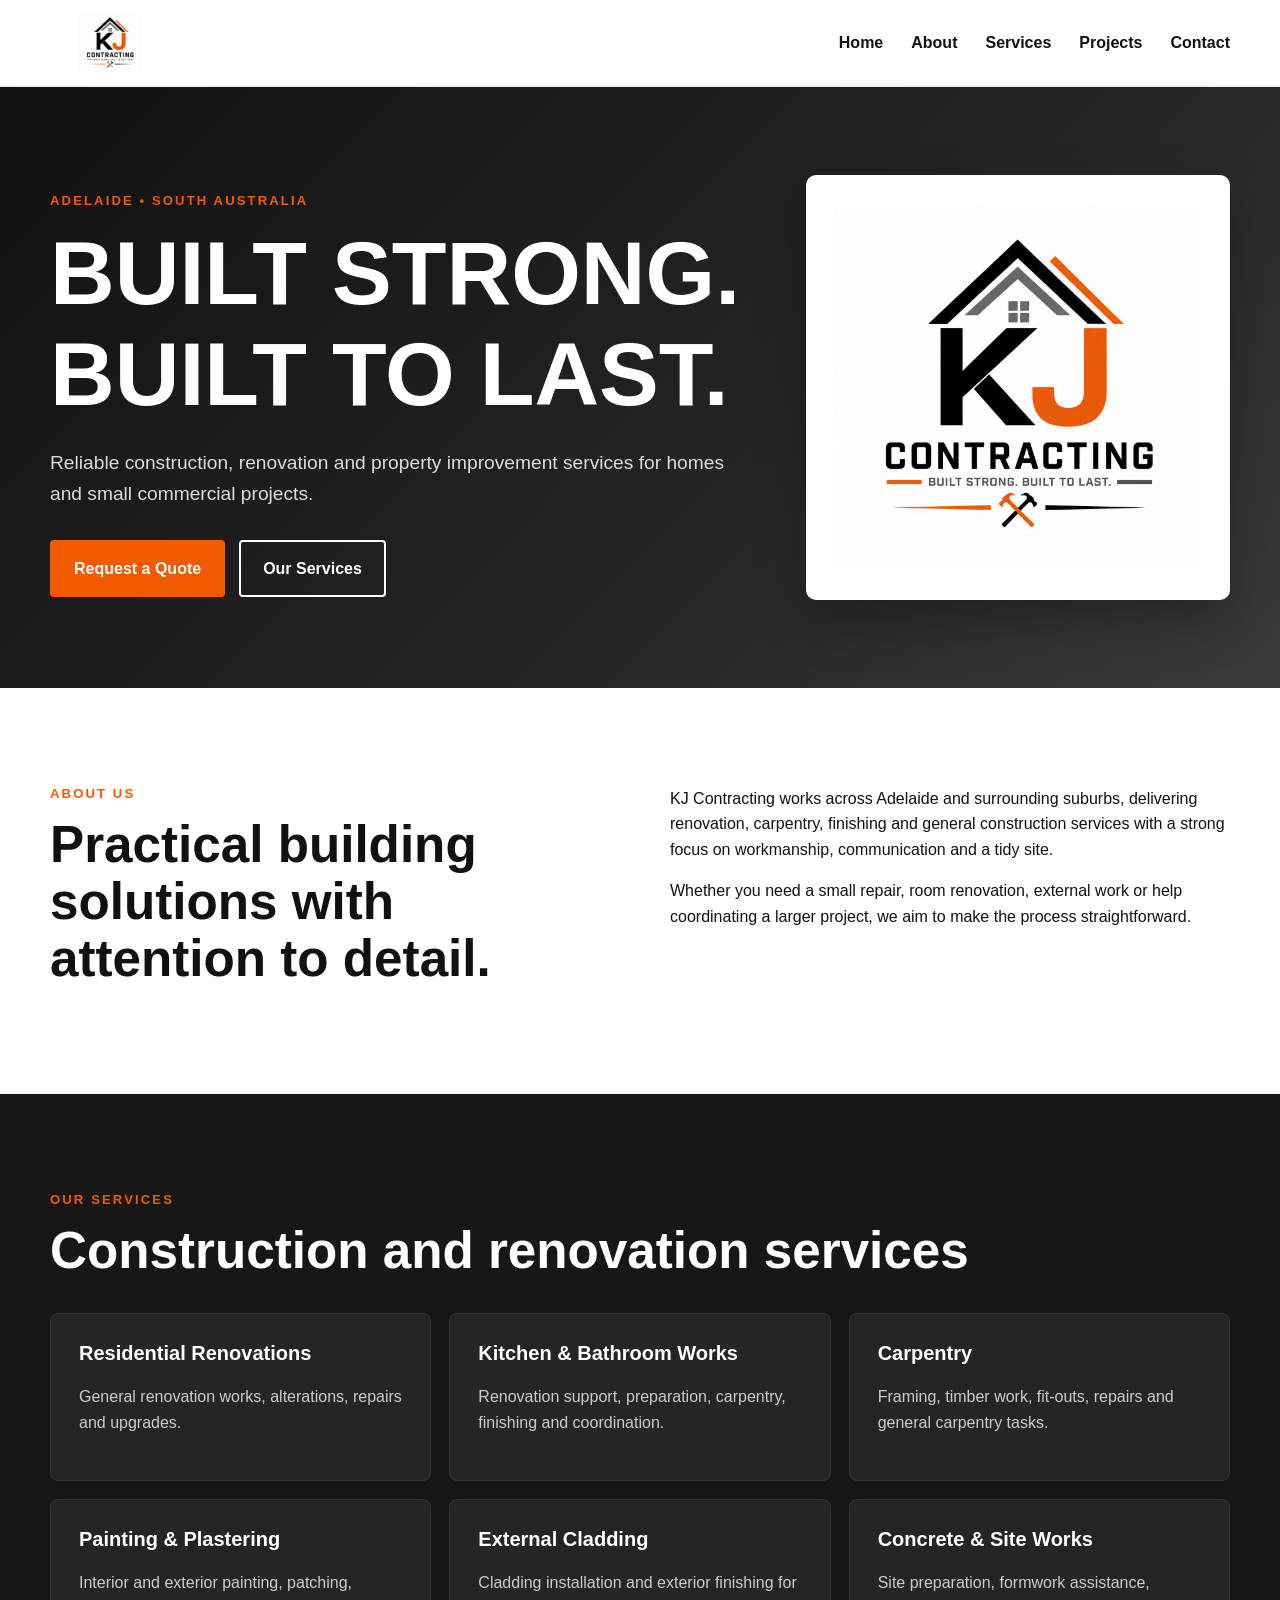
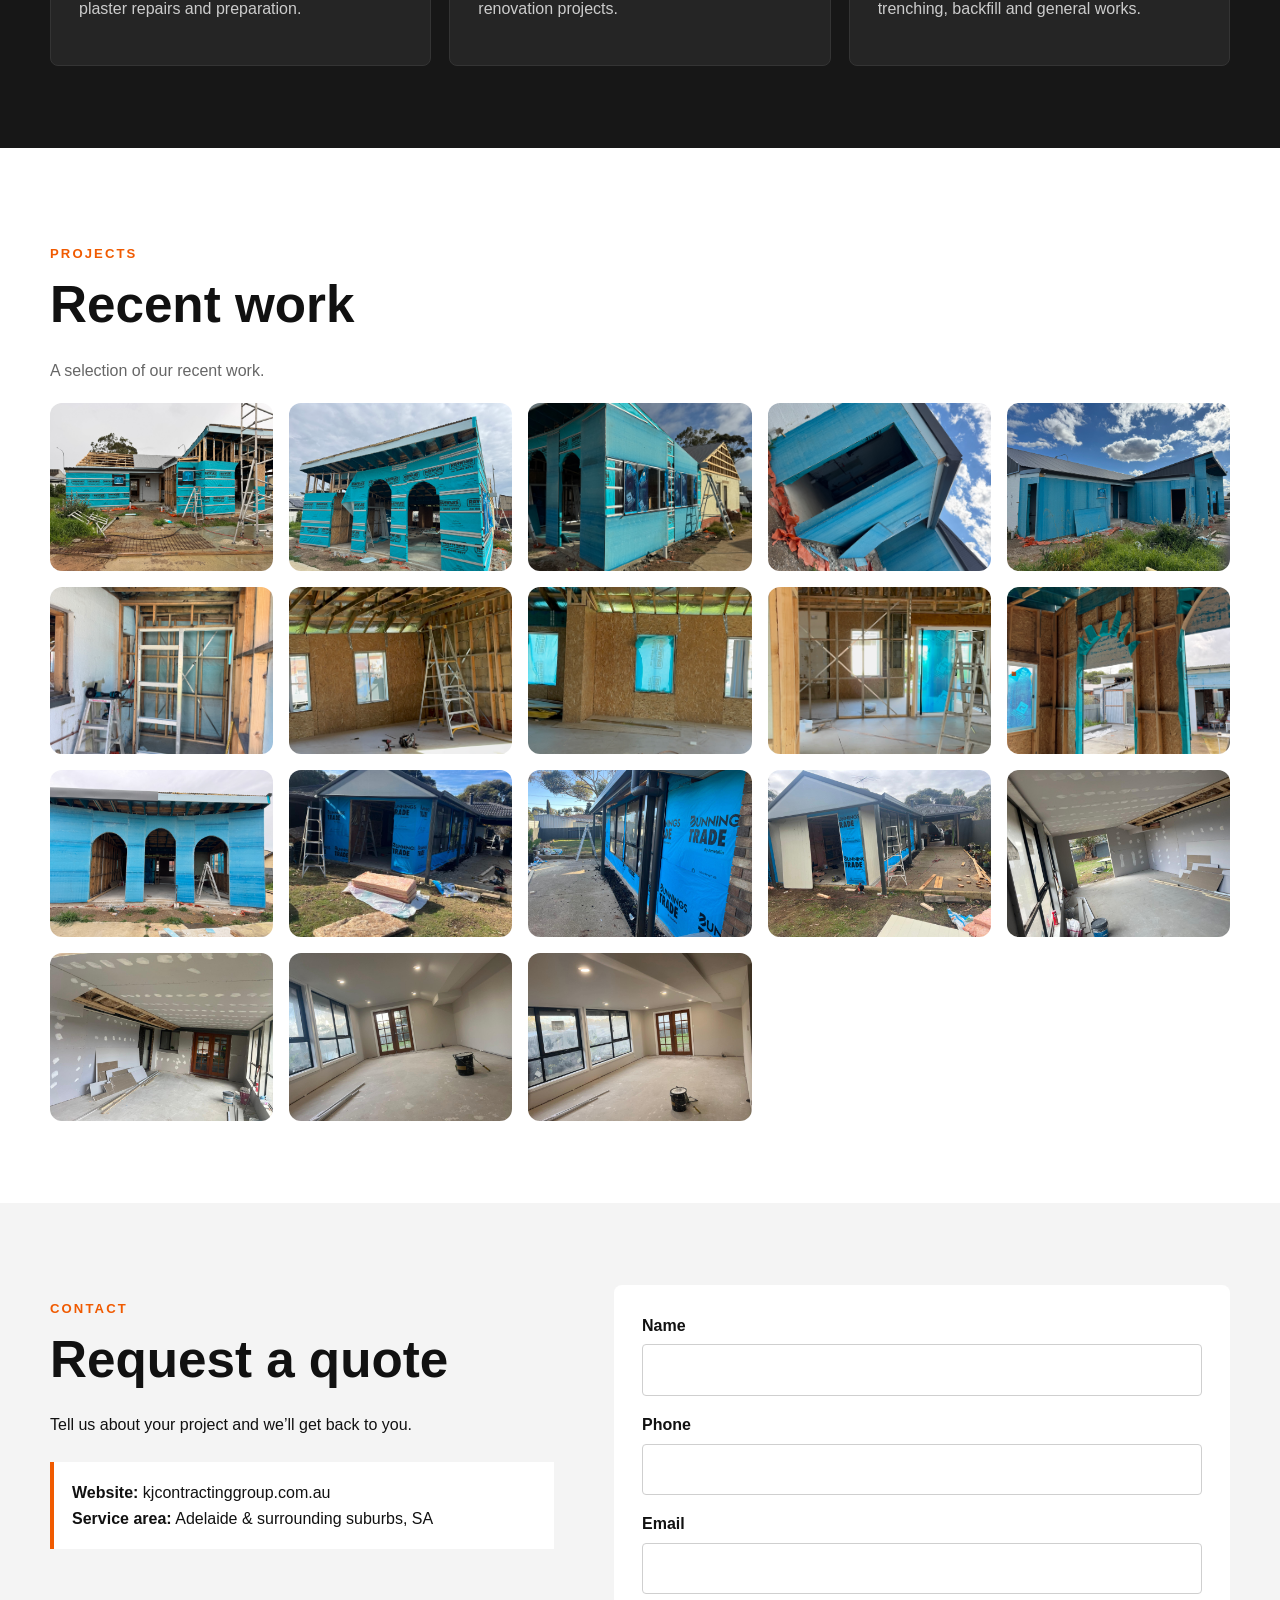
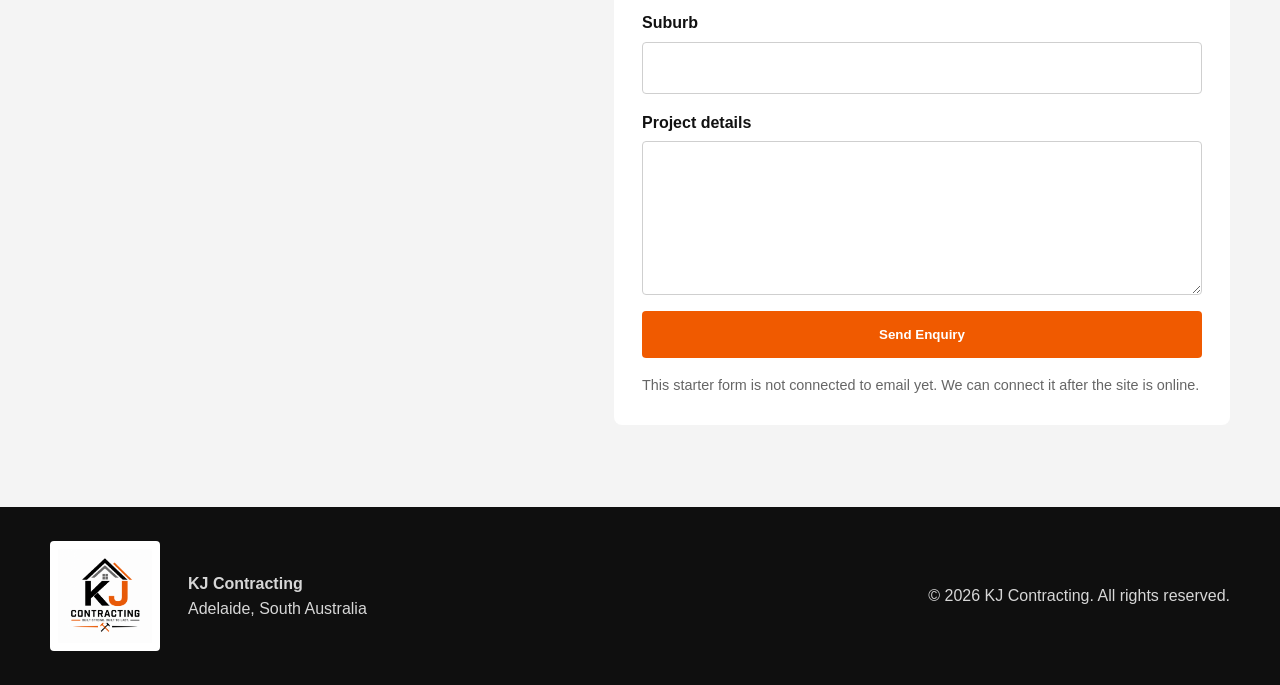
==== index.html @ a8c7510c "project gallery photos" ====
<!doctype html>
<html lang="en">
<head>
  <meta charset="utf-8">
  <meta name="viewport" content="width=device-width, initial-scale=1">
  <title>KJ Contracting | Adelaide Construction & Renovations</title>
  <meta name="description" content="KJ Contracting provides residential renovations, carpentry, painting, plastering, cladding, concrete and general contracting services in Adelaide and surrounding areas.">
  <link rel="stylesheet" href="styles.css">
</head>
<body>
  <header class="site-header">
    <div class="container nav">
      <a class="brand" href="#home" aria-label="KJ Contracting home">
        <img src="kj-contracting-logo.png" alt="KJ Contracting logo">
      </a>
      <button class="menu-toggle" aria-label="Open menu" aria-expanded="false">☰</button>
      <nav class="nav-links">
        <a href="#home">Home</a>
        <a href="#about">About</a>
        <a href="#services">Services</a>
        <a href="#projects">Projects</a>
        <a href="#contact">Contact</a>
      </nav>
    </div>
  </header>

  <main>
    <section class="hero" id="home">
      <div class="container hero-grid">
        <div>
          <p class="eyebrow">ADELAIDE • SOUTH AUSTRALIA</p>
          <h1>Built strong.<br>Built to last.</h1>
          <p class="hero-copy">
            Reliable construction, renovation and property improvement services
            for homes and small commercial projects.
          </p>
          <div class="hero-actions">
            <a class="btn btn-primary" href="#contact">Request a Quote</a>
            <a class="btn btn-secondary" href="#services">Our Services</a>
          </div>
        </div>
        <div class="hero-card">
          <img src="kj-contracting-logo.png" alt="KJ Contracting">
        </div>
      </div>
    </section>

    <section class="section" id="about">
      <div class="container split">
        <div>
          <p class="eyebrow">ABOUT US</p>
          <h2>Practical building solutions with attention to detail.</h2>
        </div>
        <div>
          <p>
            KJ Contracting works across Adelaide and surrounding suburbs,
            delivering renovation, carpentry, finishing and general construction
            services with a strong focus on workmanship, communication and a tidy site.
          </p>
          <p>
            Whether you need a small repair, room renovation, external work or help
            coordinating a larger project, we aim to make the process straightforward.
          </p>
        </div>
      </div>
    </section>

    <section class="section section-dark" id="services">
      <div class="container">
        <p class="eyebrow">OUR SERVICES</p>
        <h2>Construction and renovation services</h2>
        <div class="cards">
          <article class="card"><h3>Residential Renovations</h3><p>General renovation works, alterations, repairs and upgrades.</p></article>
          <article class="card"><h3>Kitchen & Bathroom Works</h3><p>Renovation support, preparation, carpentry, finishing and coordination.</p></article>
          <article class="card"><h3>Carpentry</h3><p>Framing, timber work, fit-outs, repairs and general carpentry tasks.</p></article>
          <article class="card"><h3>Painting & Plastering</h3><p>Interior and exterior painting, patching, plaster repairs and preparation.</p></article>
          <article class="card"><h3>External Cladding</h3><p>Cladding installation and exterior finishing for renovation projects.</p></article>
          <article class="card"><h3>Concrete & Site Works</h3><p>Site preparation, formwork assistance, trenching, backfill and general works.</p></article>
        </div>
      </div>
    </section>

    <section class="section" id="projects">
      <div class="container">
        <p class="eyebrow">PROJECTS</p>
        <h2>Recent work</h2>
        <p class="muted">A selection of our recent work.</p>

<div style="display:grid;grid-template-columns:repeat(auto-fit,minmax(220px,1fr));gap:16px;margin-top:20px;">

  <img src="IMG_1037.jpeg" alt="KJ Contracting project" loading="lazy" style="width:100%;aspect-ratio:4/3;object-fit:cover;border-radius:12px;">
  <img src="IMG_1065.jpeg" alt="KJ Contracting project" loading="lazy" style="width:100%;aspect-ratio:4/3;object-fit:cover;border-radius:12px;">
  <img src="IMG_1081.jpeg" alt="KJ Contracting project" loading="lazy" style="width:100%;aspect-ratio:4/3;object-fit:cover;border-radius:12px;">
  <img src="IMG_1131.jpeg" alt="KJ Contracting project" loading="lazy" style="width:100%;aspect-ratio:4/3;object-fit:cover;border-radius:12px;">
  <img src="IMG_1132.jpeg" alt="KJ Contracting project" loading="lazy" style="width:100%;aspect-ratio:4/3;object-fit:cover;border-radius:12px;">
  <img src="IMG_1165.jpeg" alt="KJ Contracting project" loading="lazy" style="width:100%;aspect-ratio:4/3;object-fit:cover;border-radius:12px;">
  <img src="IMG_1168.jpeg" alt="KJ Contracting project" loading="lazy" style="width:100%;aspect-ratio:4/3;object-fit:cover;border-radius:12px;">
  <img src="IMG_1170.jpeg" alt="KJ Contracting project" loading="lazy" style="width:100%;aspect-ratio:4/3;object-fit:cover;border-radius:12px;">
  <img src="IMG_1173.jpeg" alt="KJ Contracting project" loading="lazy" style="width:100%;aspect-ratio:4/3;object-fit:cover;border-radius:12px;">
  <img src="IMG_1215.jpeg" alt="KJ Contracting project" loading="lazy" style="width:100%;aspect-ratio:4/3;object-fit:cover;border-radius:12px;">
  <img src="IMG_1267.jpeg" alt="KJ Contracting project" loading="lazy" style="width:100%;aspect-ratio:4/3;object-fit:cover;border-radius:12px;">
  <img src="IMG_1350.jpeg" alt="KJ Contracting project" loading="lazy" style="width:100%;aspect-ratio:4/3;object-fit:cover;border-radius:12px;">
  <img src="IMG_1351.jpeg" alt="KJ Contracting project" loading="lazy" style="width:100%;aspect-ratio:4/3;object-fit:cover;border-radius:12px;">
  <img src="IMG_1352.jpeg" alt="KJ Contracting project" loading="lazy" style="width:100%;aspect-ratio:4/3;object-fit:cover;border-radius:12px;">
  <img src="IMG_1354.jpeg" alt="KJ Contracting project" loading="lazy" style="width:100%;aspect-ratio:4/3;object-fit:cover;border-radius:12px;">
  <img src="IMG_1355.jpeg" alt="KJ Contracting project" loading="lazy" style="width:100%;aspect-ratio:4/3;object-fit:cover;border-radius:12px;">
  <img src="IMG_1359.jpeg" alt="KJ Contracting project" loading="lazy" style="width:100%;aspect-ratio:4/3;object-fit:cover;border-radius:12px;">
  <img src="IMG_1360.jpeg" alt="KJ Contracting project" loading="lazy" style="width:100%;aspect-ratio:4/3;object-fit:cover;border-radius:12px;">

</div>
      </div>
    </section>

    <section class="section contact-section" id="contact">
      <div class="container contact-grid">
        <div>
          <p class="eyebrow">CONTACT</p>
          <h2>Request a quote</h2>
          <p>
            Tell us about your project and we’ll get back to you.
          </p>
          <div class="contact-note">
            <strong>Website:</strong> kjcontractinggroup.com.au<br>
            <strong>Service area:</strong> Adelaide & surrounding suburbs, SA
          </div>
        </div>

        <form class="quote-form" onsubmit="return submitForm(event)">
          <label>
            Name
            <input type="text" name="name" required>
          </label>
          <label>
            Phone
            <input type="tel" name="phone" required>
          </label>
          <label>
            Email
            <input type="email" name="email">
          </label>
          <label>
            Suburb
            <input type="text" name="suburb">
          </label>
          <label>
            Project details
            <textarea name="message" rows="5" required></textarea>
          </label>
          <button class="btn btn-primary" type="submit">Send Enquiry</button>
          <p class="form-note" id="form-note">
            This starter form is not connected to email yet. We can connect it after the site is online.
          </p>
        </form>
      </div>
    </section>
  </main>

  <footer class="site-footer">
    <div class="container footer-grid">
      <div>
        <img src="kj-contracting-logo.png" alt="KJ Contracting logo">
      </div>
      <div>
        <strong>KJ Contracting</strong><br>
        Adelaide, South Australia
      </div>
      <div class="copyright">© <span id="year"></span> KJ Contracting. All rights reserved.</div>
    </div>
  </footer>

  <script src="script.js"></script>
</body>
</html>
---- styles.css ----
:root{
  --orange:#f05a00;
  --black:#111111;
  --charcoal:#252525;
  --grey:#6b6b6b;
  --light:#f6f6f6;
  --white:#ffffff;
  --max:1180px;
}
*{box-sizing:border-box}
html{scroll-behavior:smooth}
body{
  margin:0;
  font-family:Arial,Helvetica,sans-serif;
  color:var(--black);
  background:var(--white);
  line-height:1.6;
}
img{max-width:100%;display:block}
a{text-decoration:none;color:inherit}
.container{width:min(var(--max),calc(100% - 40px));margin:auto}
.site-header{
  position:sticky;top:0;z-index:20;
  background:rgba(255,255,255,.96);
  border-bottom:1px solid #e7e7e7;
}
.nav{display:flex;align-items:center;justify-content:space-between;min-height:86px}
.brand img{width:120px;height:64px;object-fit:contain}
.nav-links{display:flex;gap:28px;font-weight:700}
.nav-links a:hover{color:var(--orange)}
.menu-toggle{display:none;border:0;background:none;font-size:30px}
.hero{
  background:linear-gradient(135deg,#111 0%,#242424 58%,#3a3a3a 100%);
  color:white;padding:88px 0;
}
.hero-grid{display:grid;grid-template-columns:1.25fr .75fr;gap:48px;align-items:center}
.eyebrow{font-size:.82rem;font-weight:800;letter-spacing:.16em;color:var(--orange);margin-bottom:12px}
h1,h2,h3{line-height:1.12;margin-top:0}
h1{font-size:clamp(3rem,7vw,5.8rem);margin-bottom:24px;text-transform:uppercase}
h2{font-size:clamp(2rem,4vw,3.4rem);margin-bottom:24px}
h3{font-size:1.25rem}
.hero-copy{font-size:1.2rem;max-width:700px;color:#dddddd}
.hero-actions{display:flex;gap:14px;flex-wrap:wrap;margin-top:30px}
.btn{
  display:inline-flex;align-items:center;justify-content:center;
  padding:14px 22px;border-radius:4px;font-weight:800;border:2px solid transparent;
  cursor:pointer;
}
.btn-primary{background:var(--orange);color:#fff}
.btn-primary:hover{filter:brightness(.92)}
.btn-secondary{border-color:#fff;color:#fff}
.hero-card{
  background:#fff;border-radius:10px;padding:28px;
  box-shadow:0 20px 50px rgba(0,0,0,.28)
}
.section{padding:82px 0}
.split{display:grid;grid-template-columns:1fr 1fr;gap:60px}
.section-dark{background:#171717;color:white}
.cards{display:grid;grid-template-columns:repeat(3,1fr);gap:18px;margin-top:34px}
.card{background:#252525;border:1px solid #343434;padding:28px;border-radius:8px}
.card h3{color:#fff}
.card p{color:#cccccc}
.muted{color:#666}
.project-grid{display:grid;grid-template-columns:repeat(3,1fr);gap:20px;margin-top:28px}
.project-placeholder{
  min-height:220px;display:flex;align-items:flex-end;padding:22px;
  background:linear-gradient(135deg,#ececec,#d8d8d8);
  border-left:6px solid var(--orange);
  font-weight:800;font-size:1.2rem;
}
.contact-section{background:#f4f4f4}
.contact-grid{display:grid;grid-template-columns:.9fr 1.1fr;gap:60px;align-items:start}
.contact-note{margin-top:24px;padding:18px;border-left:4px solid var(--orange);background:#fff}
.quote-form{display:grid;gap:16px;background:#fff;padding:28px;border-radius:8px}
.quote-form label{display:grid;gap:6px;font-weight:700}
input,textarea{
  width:100%;padding:12px;border:1px solid #cfcfcf;border-radius:4px;
  font:inherit;background:#fff
}
textarea{resize:vertical}
.form-note{font-size:.9rem;color:#666;margin:0}
.site-footer{background:#0f0f0f;color:#d7d7d7;padding:34px 0}
.footer-grid{display:grid;grid-template-columns:auto 1fr auto;gap:28px;align-items:center}
.footer-grid img{width:110px;background:#fff;border-radius:4px;padding:8px}
.copyright{text-align:right}
@media(max-width:820px){
  .menu-toggle{display:block}
  .nav-links{
    display:none;position:absolute;top:86px;left:0;right:0;background:#fff;
    padding:20px;flex-direction:column;border-bottom:1px solid #ddd
  }
  .nav-links.open{display:flex}
  .hero-grid,.split,.contact-grid{grid-template-columns:1fr}
  .cards,.project-grid{grid-template-columns:1fr}
  .hero{padding:64px 0}
  .footer-grid{grid-template-columns:1fr;text-align:left}
  .copyright{text-align:left}
}
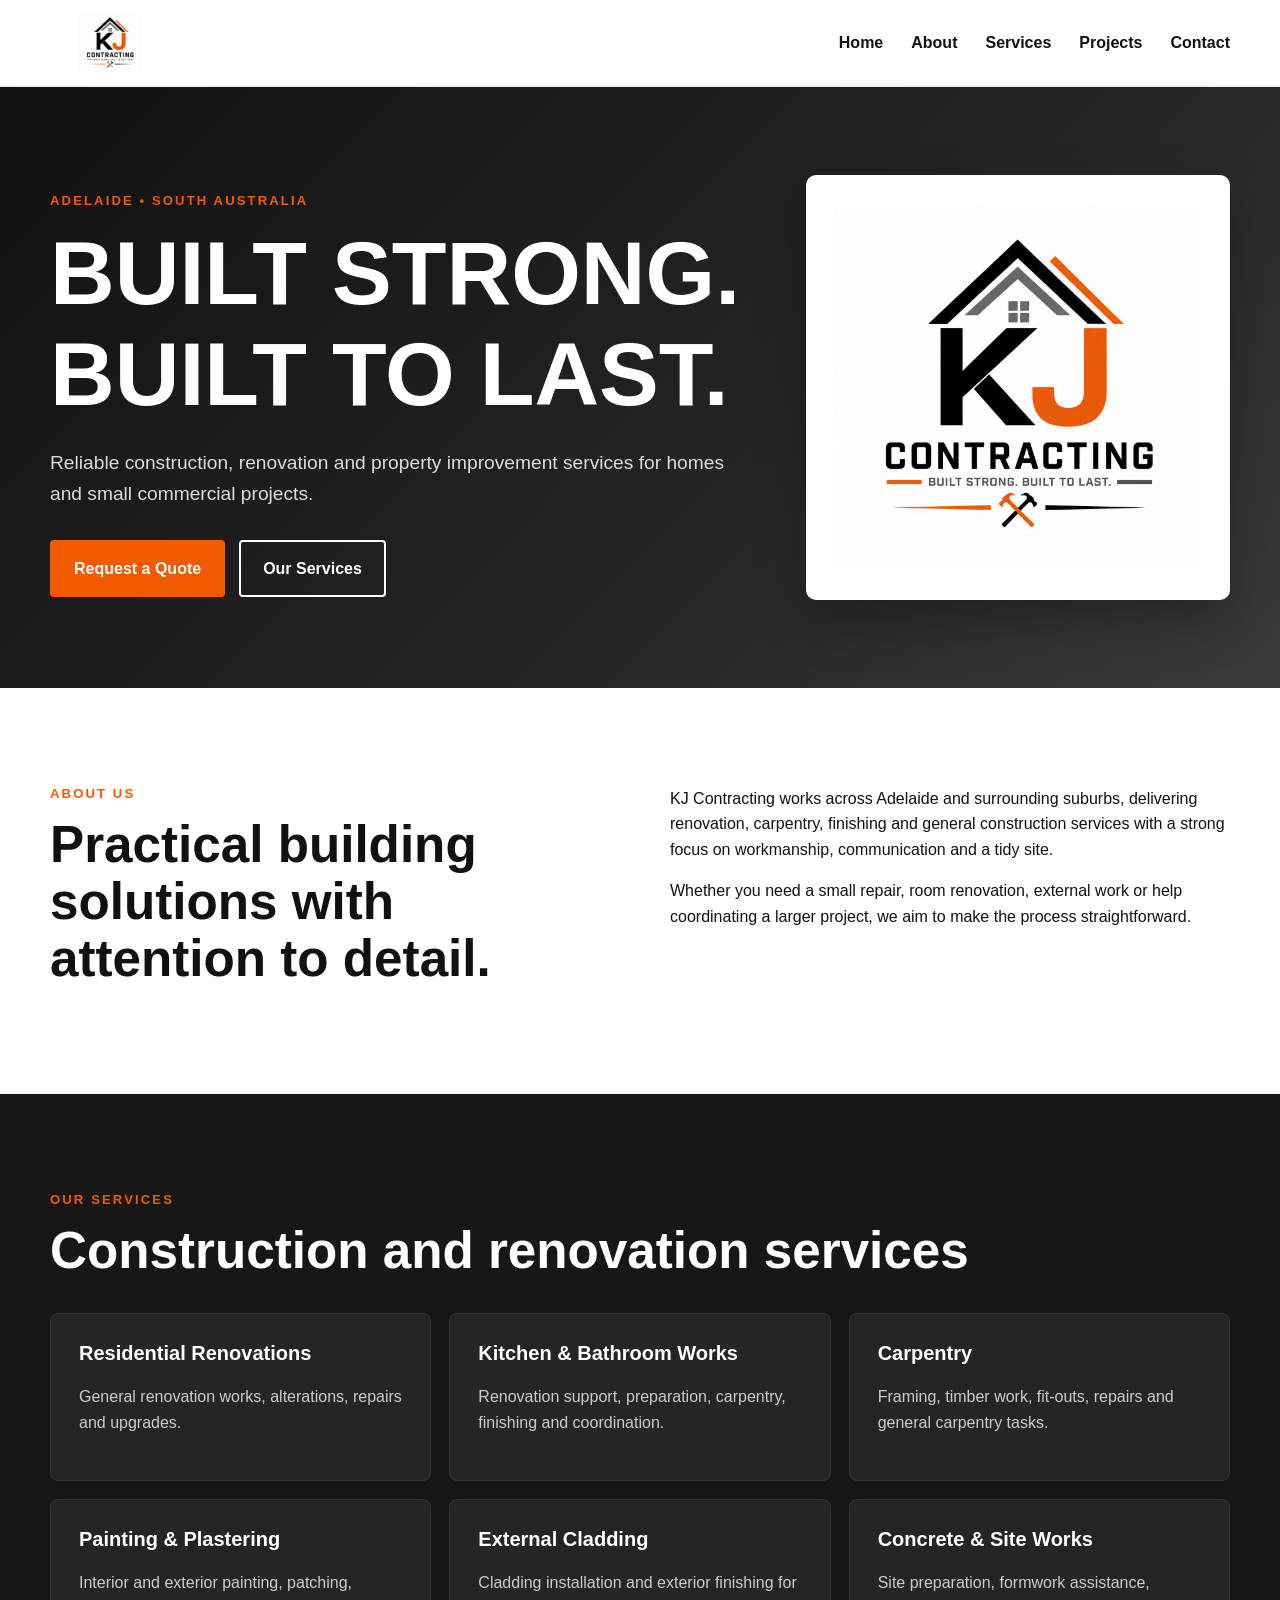
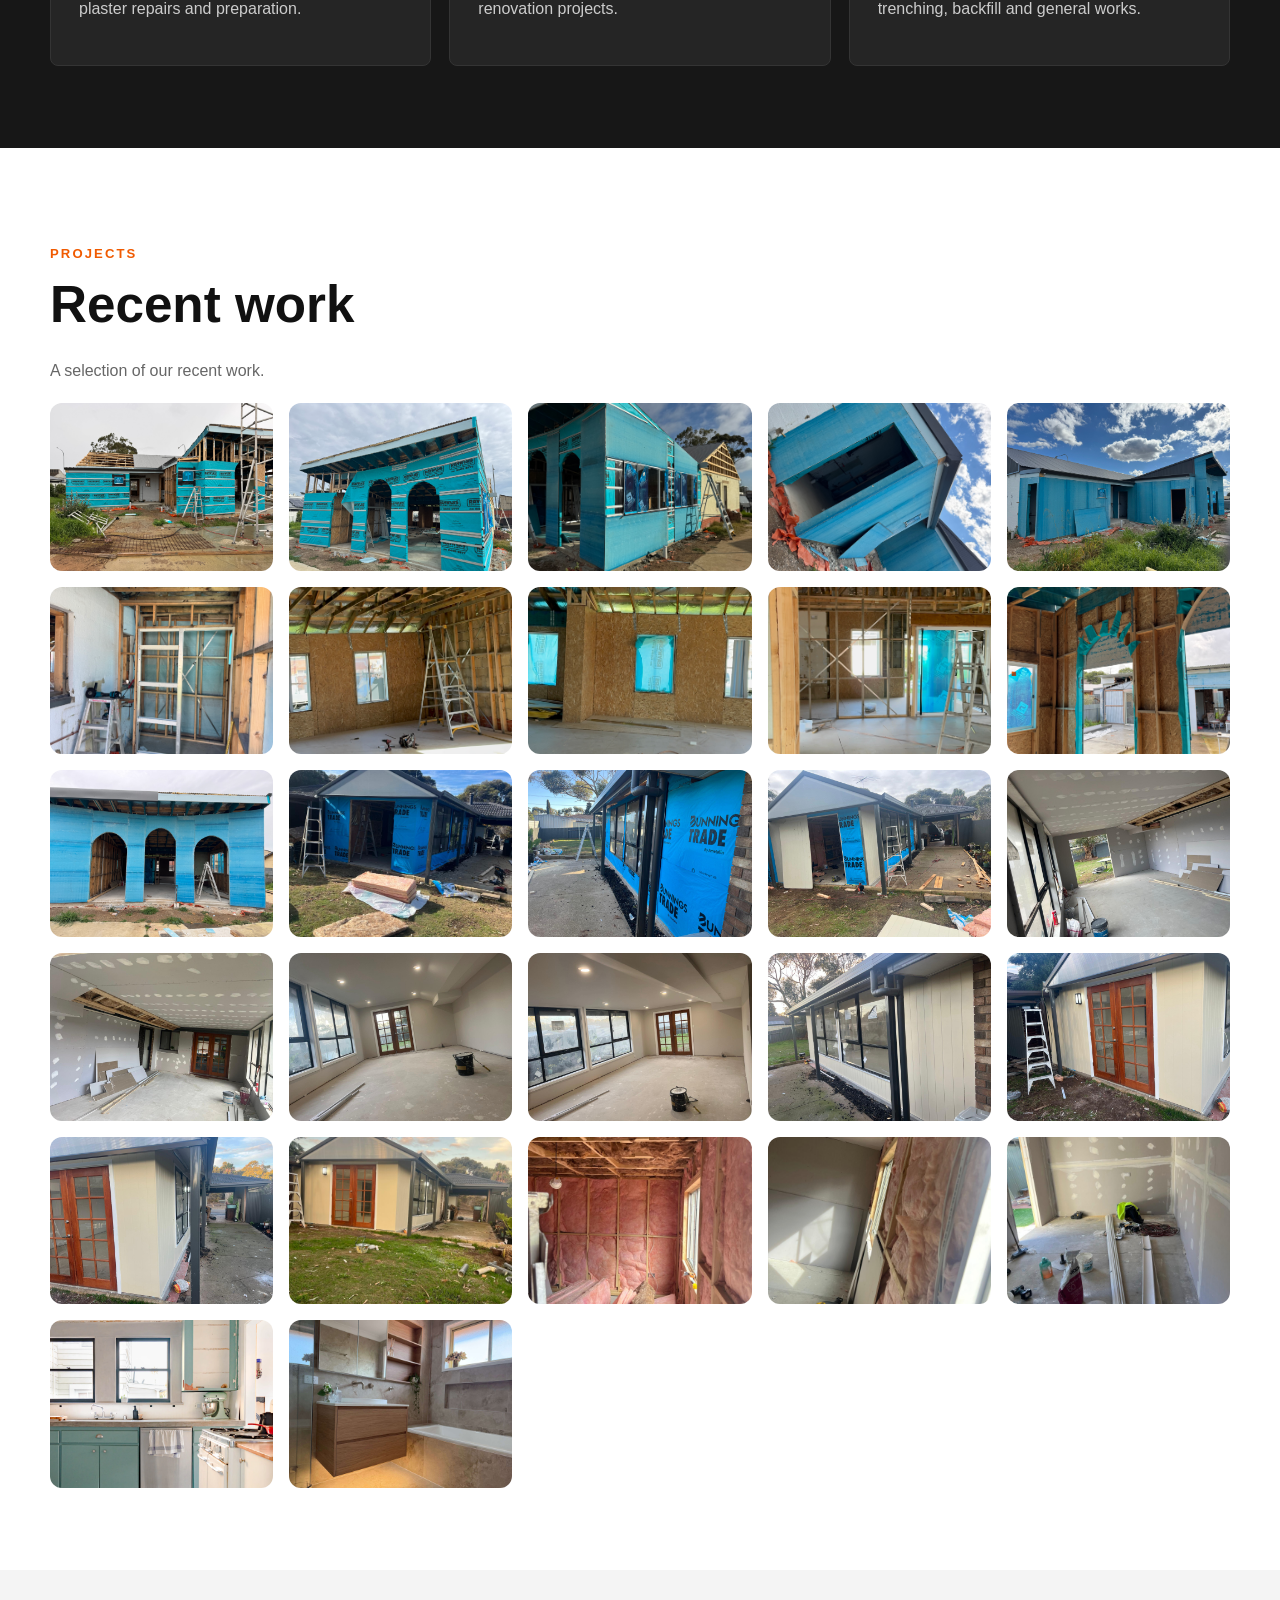
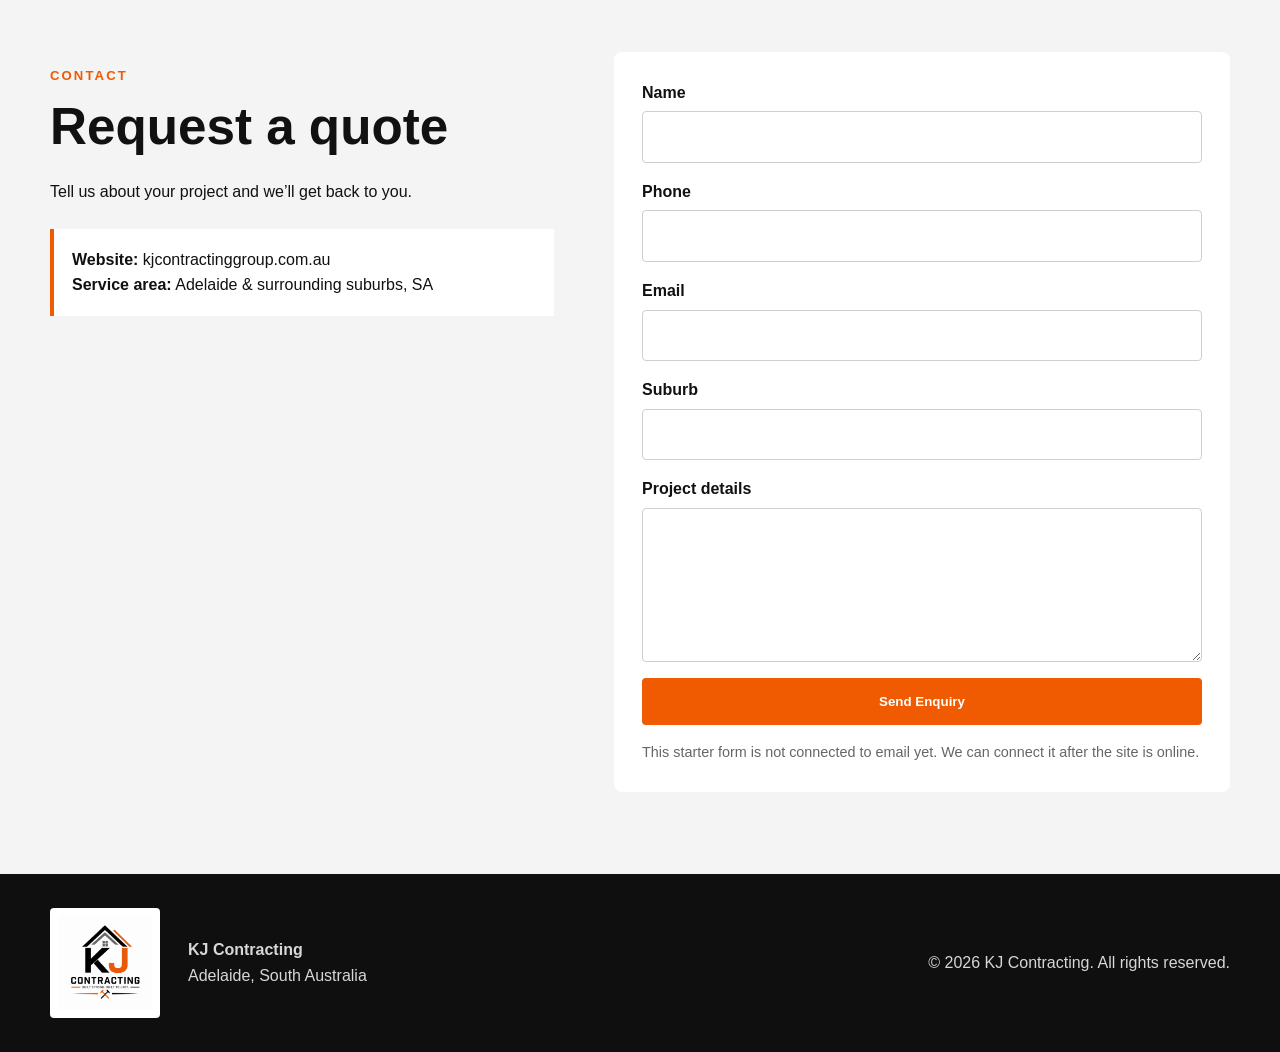
==== commit f8c92956: "Update index.html" ====
--- a/index.html
+++ b/index.html
@@ -106,7 +106,15 @@
   <img src="IMG_1355.jpeg" alt="KJ Contracting project" loading="lazy" style="width:100%;aspect-ratio:4/3;object-fit:cover;border-radius:12px;">
   <img src="IMG_1359.jpeg" alt="KJ Contracting project" loading="lazy" style="width:100%;aspect-ratio:4/3;object-fit:cover;border-radius:12px;">
   <img src="IMG_1360.jpeg" alt="KJ Contracting project" loading="lazy" style="width:100%;aspect-ratio:4/3;object-fit:cover;border-radius:12px;">
-
+<img src="IMG_1361.jpeg" alt="KJ Contracting project" loading="lazy" style="width:100%;aspect-ratio:4/3;object-fit:cover;border-radius:12px;">
+<img src="IMG_1362.jpeg" alt="KJ Contracting project" loading="lazy" style="width:100%;aspect-ratio:4/3;object-fit:cover;border-radius:12px;">
+<img src="IMG_1363.jpeg" alt="KJ Contracting project" loading="lazy" style="width:100%;aspect-ratio:4/3;object-fit:cover;border-radius:12px;">
+<img src="IMG_1364.jpeg" alt="KJ Contracting project" loading="lazy" style="width:100%;aspect-ratio:4/3;object-fit:cover;border-radius:12px;">
+<img src="IMG_1369.jpeg" alt="KJ Contracting project" loading="lazy" style="width:100%;aspect-ratio:4/3;object-fit:cover;border-radius:12px;">
+<img src="IMG_1370.jpeg" alt="KJ Contracting project" loading="lazy" style="width:100%;aspect-ratio:4/3;object-fit:cover;border-radius:12px;">
+<img src="IMG_1373.jpeg" alt="KJ Contracting project" loading="lazy" style="width:100%;aspect-ratio:4/3;object-fit:cover;border-radius:12px;">
+<img src="IMG_1374.webp" alt="KJ Contracting project" loading="lazy" style="width:100%;aspect-ratio:4/3;object-fit:cover;border-radius:12px;">
+<img src="IMG_1375.jpeg" alt="KJ Contracting project" loading="lazy" style="width:100%;aspect-ratio:4/3;object-fit:cover;border-radius:12px;">
 </div>
       </div>
     </section>
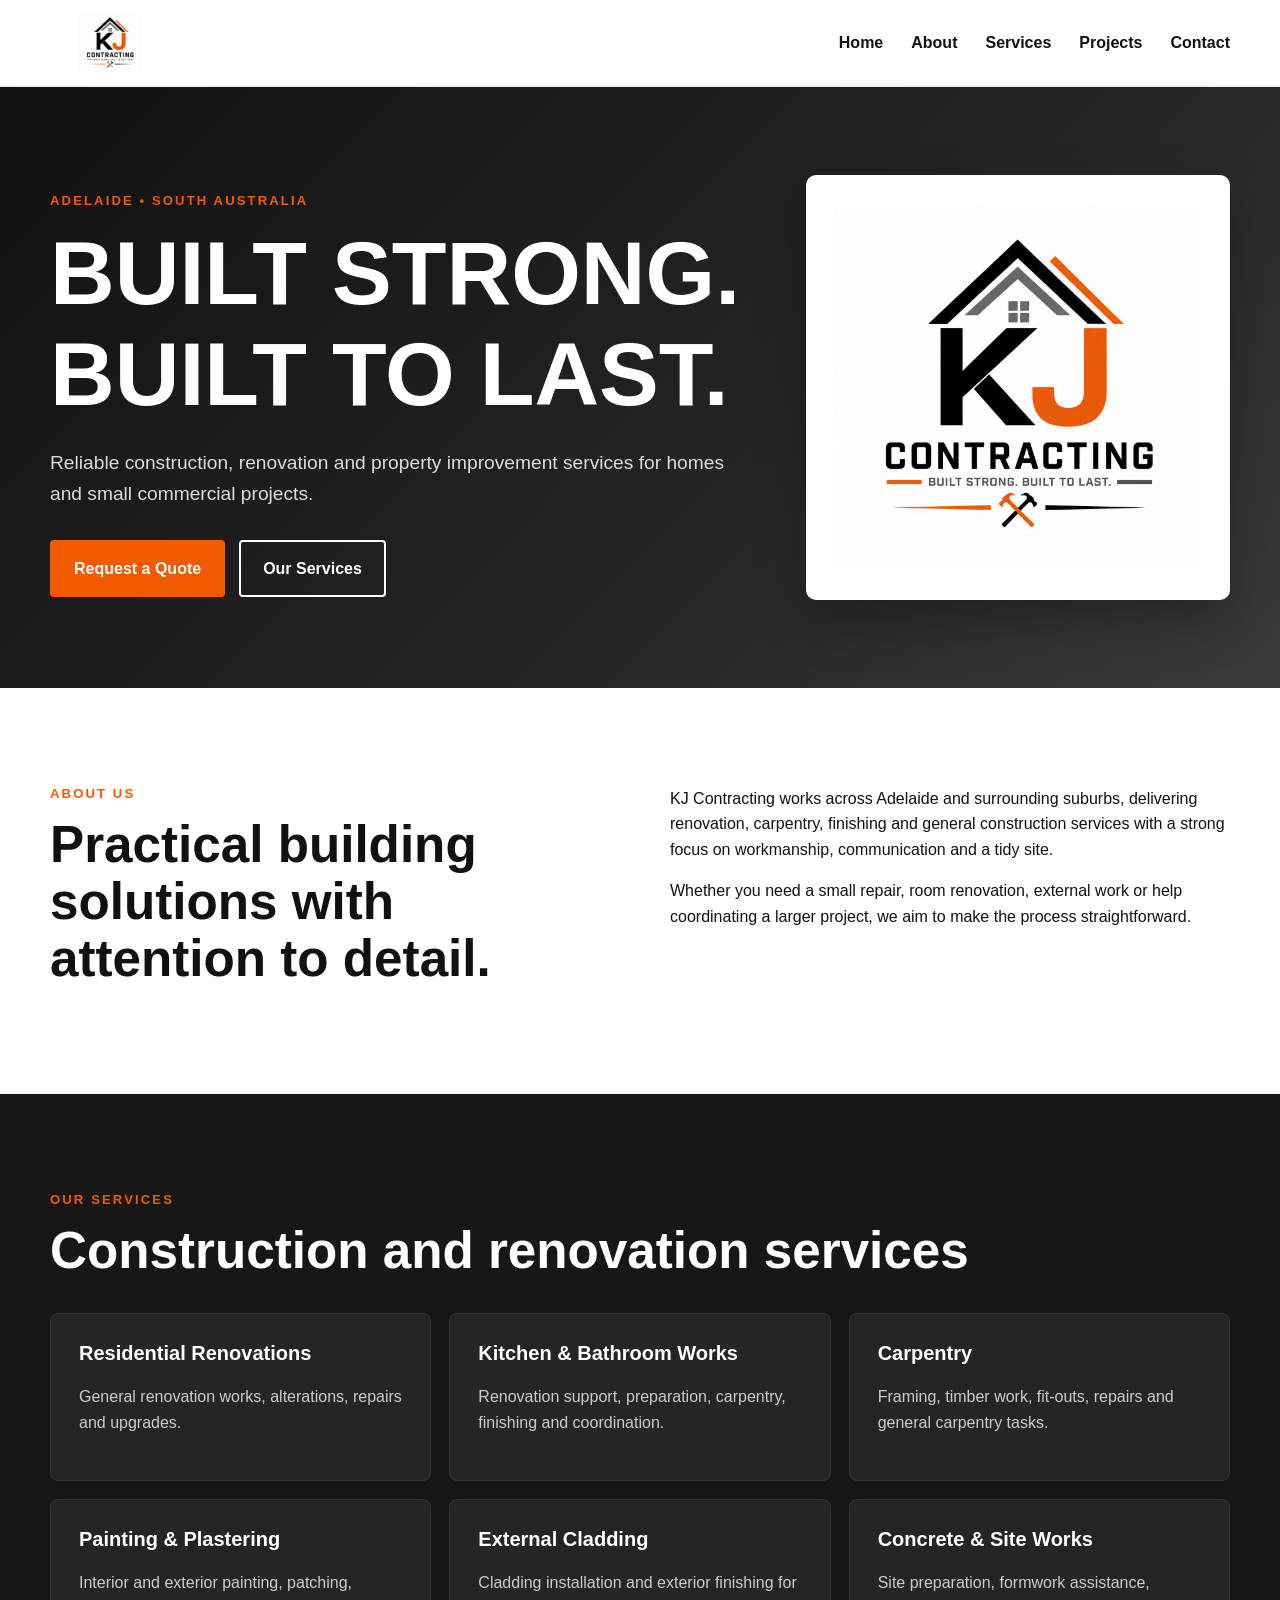
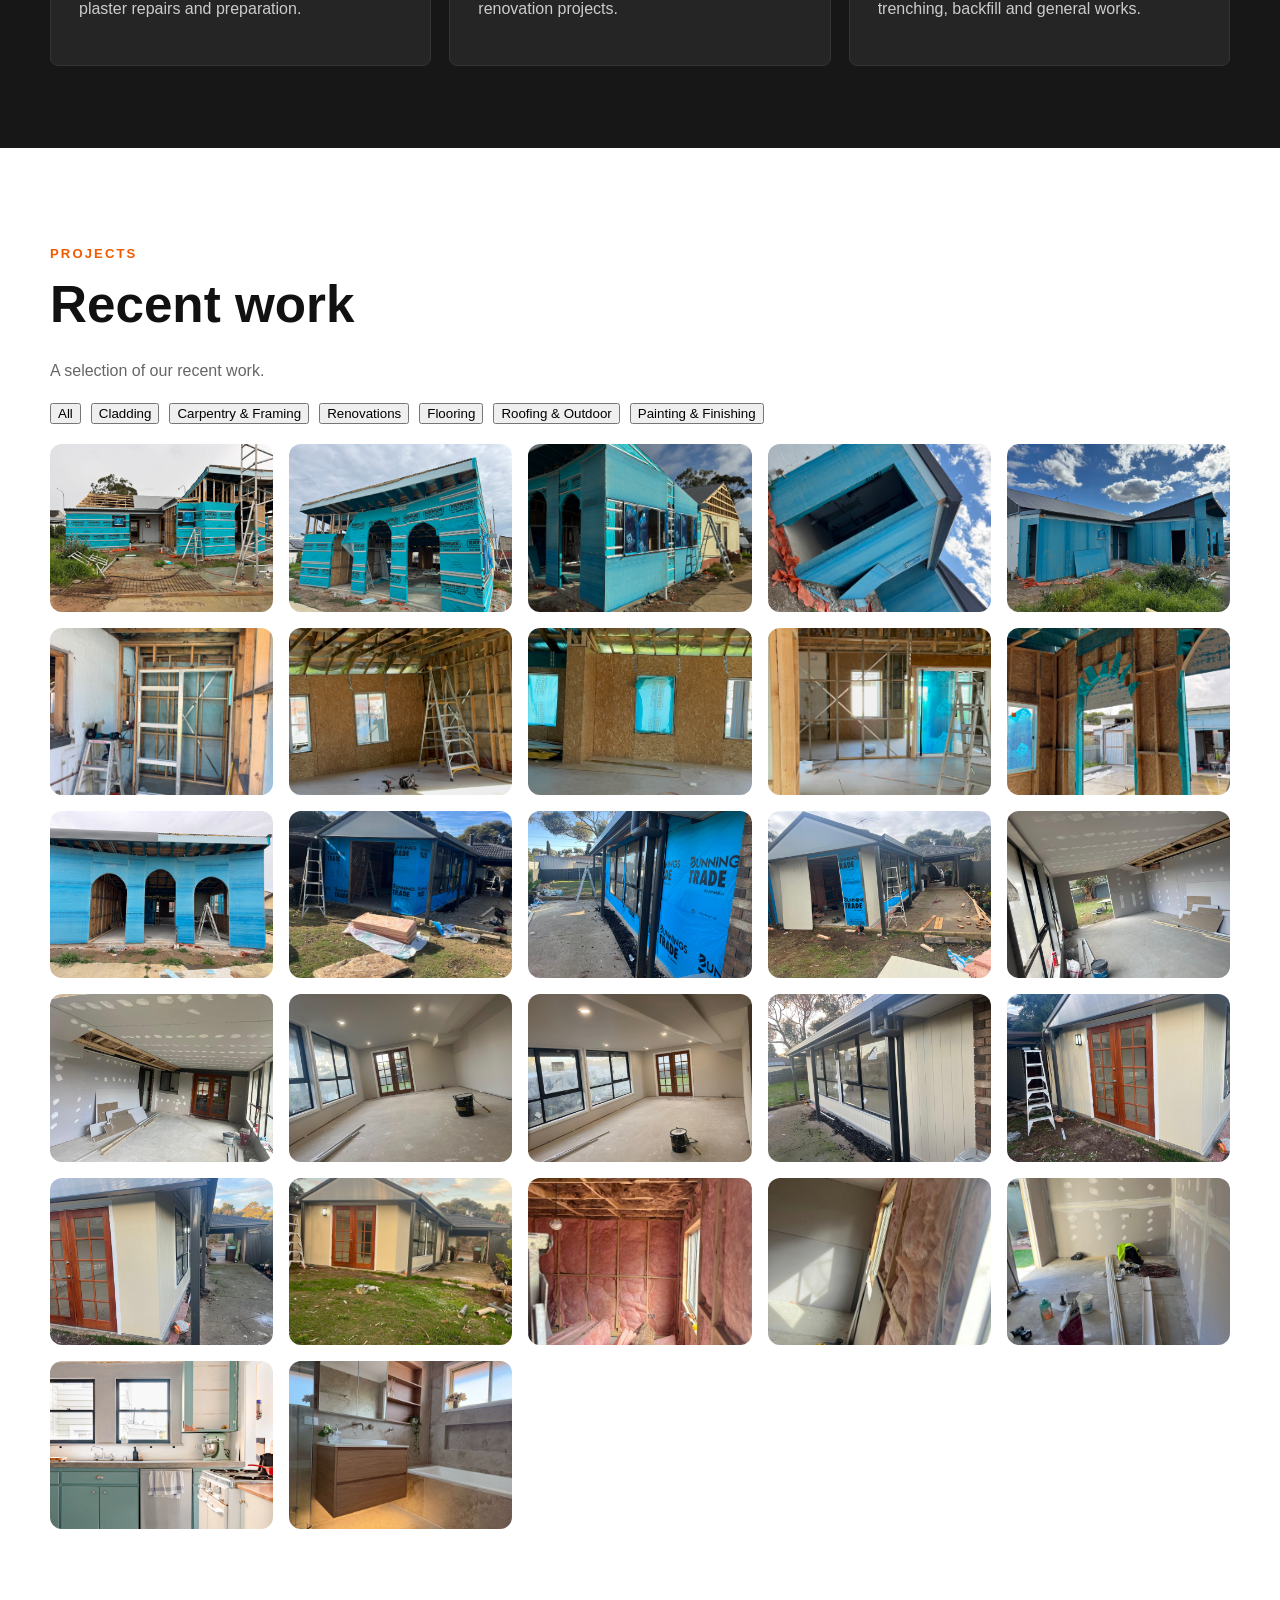
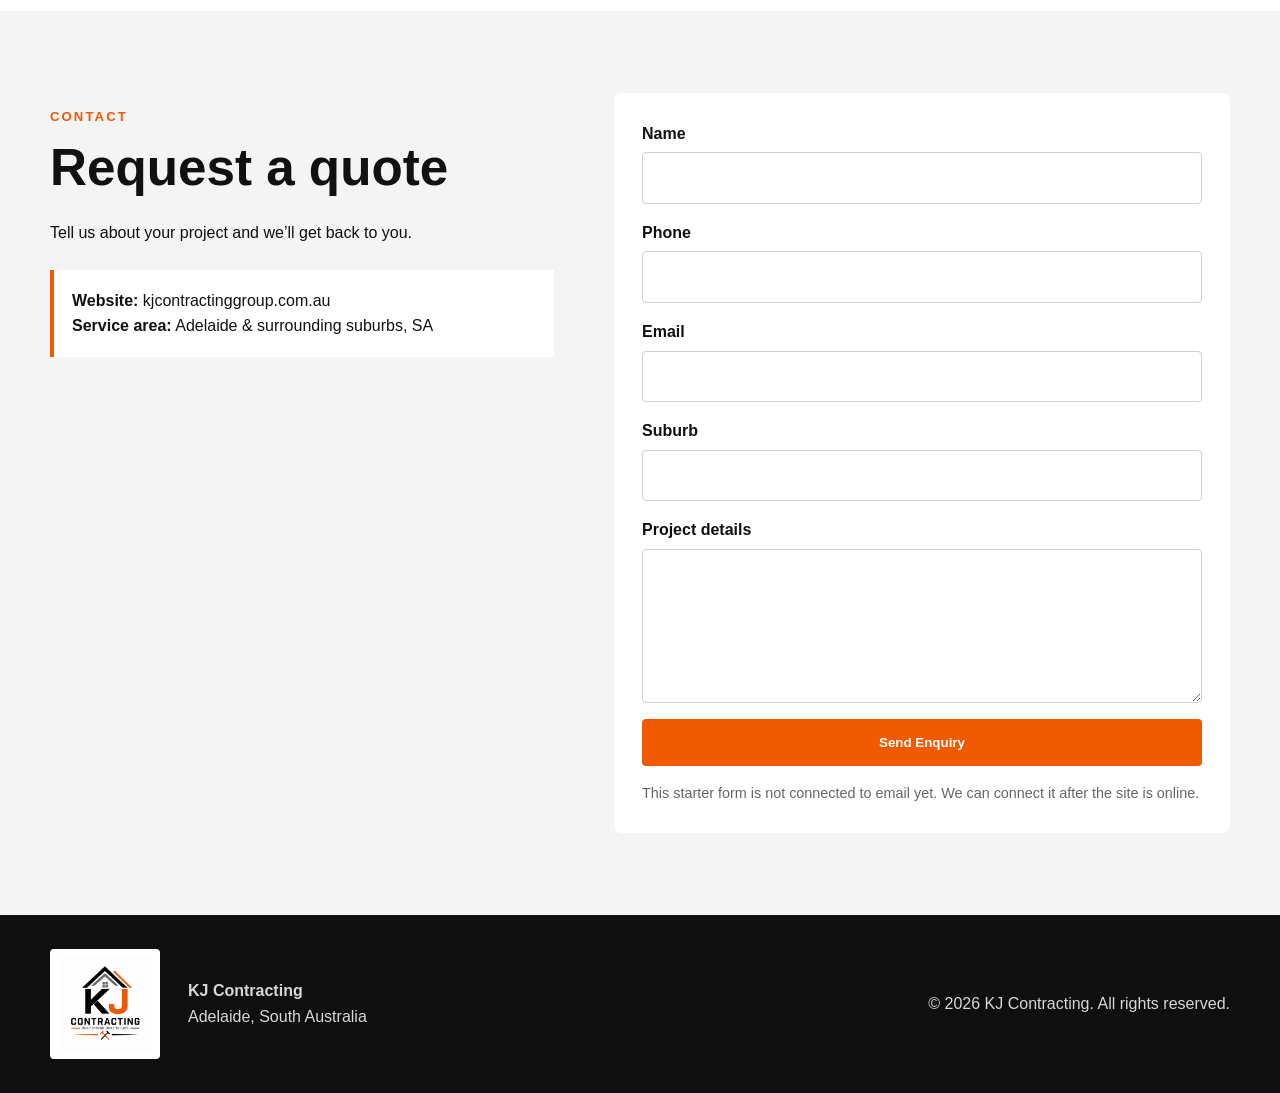
==== commit da376df9: "Update index.html" ====
--- a/index.html
+++ b/index.html
@@ -85,39 +85,63 @@
         <p class="eyebrow">PROJECTS</p>
         <h2>Recent work</h2>
         <p class="muted">A selection of our recent work.</p>
-
+<div style="display:flex;flex-wrap:wrap;gap:10px;margin:20px 0;">
+  <button onclick="filterGallery('all')">All</button>
+  <button onclick="filterGallery('cladding')">Cladding</button>
+  <button onclick="filterGallery('carpentry')">Carpentry & Framing</button>
+  <button onclick="filterGallery('renovations')">Renovations</button>
+  <button onclick="filterGallery('flooring')">Flooring</button>
+  <button onclick="filterGallery('roofing')">Roofing & Outdoor</button>
+  <button onclick="filterGallery('painting')">Painting & Finishing</button>
+</div>
 <div style="display:grid;grid-template-columns:repeat(auto-fit,minmax(220px,1fr));gap:16px;margin-top:20px;">
-
-  <img src="IMG_1037.jpeg" alt="KJ Contracting project" loading="lazy" style="width:100%;aspect-ratio:4/3;object-fit:cover;border-radius:12px;">
-  <img src="IMG_1065.jpeg" alt="KJ Contracting project" loading="lazy" style="width:100%;aspect-ratio:4/3;object-fit:cover;border-radius:12px;">
-  <img src="IMG_1081.jpeg" alt="KJ Contracting project" loading="lazy" style="width:100%;aspect-ratio:4/3;object-fit:cover;border-radius:12px;">
-  <img src="IMG_1131.jpeg" alt="KJ Contracting project" loading="lazy" style="width:100%;aspect-ratio:4/3;object-fit:cover;border-radius:12px;">
-  <img src="IMG_1132.jpeg" alt="KJ Contracting project" loading="lazy" style="width:100%;aspect-ratio:4/3;object-fit:cover;border-radius:12px;">
-  <img src="IMG_1165.jpeg" alt="KJ Contracting project" loading="lazy" style="width:100%;aspect-ratio:4/3;object-fit:cover;border-radius:12px;">
-  <img src="IMG_1168.jpeg" alt="KJ Contracting project" loading="lazy" style="width:100%;aspect-ratio:4/3;object-fit:cover;border-radius:12px;">
-  <img src="IMG_1170.jpeg" alt="KJ Contracting project" loading="lazy" style="width:100%;aspect-ratio:4/3;object-fit:cover;border-radius:12px;">
-  <img src="IMG_1173.jpeg" alt="KJ Contracting project" loading="lazy" style="width:100%;aspect-ratio:4/3;object-fit:cover;border-radius:12px;">
-  <img src="IMG_1215.jpeg" alt="KJ Contracting project" loading="lazy" style="width:100%;aspect-ratio:4/3;object-fit:cover;border-radius:12px;">
-  <img src="IMG_1267.jpeg" alt="KJ Contracting project" loading="lazy" style="width:100%;aspect-ratio:4/3;object-fit:cover;border-radius:12px;">
-  <img src="IMG_1350.jpeg" alt="KJ Contracting project" loading="lazy" style="width:100%;aspect-ratio:4/3;object-fit:cover;border-radius:12px;">
-  <img src="IMG_1351.jpeg" alt="KJ Contracting project" loading="lazy" style="width:100%;aspect-ratio:4/3;object-fit:cover;border-radius:12px;">
-  <img src="IMG_1352.jpeg" alt="KJ Contracting project" loading="lazy" style="width:100%;aspect-ratio:4/3;object-fit:cover;border-radius:12px;">
-  <img src="IMG_1354.jpeg" alt="KJ Contracting project" loading="lazy" style="width:100%;aspect-ratio:4/3;object-fit:cover;border-radius:12px;">
-  <img src="IMG_1355.jpeg" alt="KJ Contracting project" loading="lazy" style="width:100%;aspect-ratio:4/3;object-fit:cover;border-radius:12px;">
-  <img src="IMG_1359.jpeg" alt="KJ Contracting project" loading="lazy" style="width:100%;aspect-ratio:4/3;object-fit:cover;border-radius:12px;">
-  <img src="IMG_1360.jpeg" alt="KJ Contracting project" loading="lazy" style="width:100%;aspect-ratio:4/3;object-fit:cover;border-radius:12px;">
-<img src="IMG_1361.jpeg" alt="KJ Contracting project" loading="lazy" style="width:100%;aspect-ratio:4/3;object-fit:cover;border-radius:12px;">
-<img src="IMG_1362.jpeg" alt="KJ Contracting project" loading="lazy" style="width:100%;aspect-ratio:4/3;object-fit:cover;border-radius:12px;">
-<img src="IMG_1363.jpeg" alt="KJ Contracting project" loading="lazy" style="width:100%;aspect-ratio:4/3;object-fit:cover;border-radius:12px;">
-<img src="IMG_1364.jpeg" alt="KJ Contracting project" loading="lazy" style="width:100%;aspect-ratio:4/3;object-fit:cover;border-radius:12px;">
-<img src="IMG_1369.jpeg" alt="KJ Contracting project" loading="lazy" style="width:100%;aspect-ratio:4/3;object-fit:cover;border-radius:12px;">
-<img src="IMG_1370.jpeg" alt="KJ Contracting project" loading="lazy" style="width:100%;aspect-ratio:4/3;object-fit:cover;border-radius:12px;">
-<img src="IMG_1373.jpeg" alt="KJ Contracting project" loading="lazy" style="width:100%;aspect-ratio:4/3;object-fit:cover;border-radius:12px;">
-<img src="IMG_1374.webp" alt="KJ Contracting project" loading="lazy" style="width:100%;aspect-ratio:4/3;object-fit:cover;border-radius:12px;">
-<img src="IMG_1375.jpeg" alt="KJ Contracting project" loading="lazy" style="width:100%;aspect-ratio:4/3;object-fit:cover;border-radius:12px;">
+<img src="IMG_1037.jpeg" data-category="cladding" alt="KJ Contracting project" loading="lazy" style="width:100%;aspect-ratio:4/3;object-fit:cover;border-radius:12px;">
+<img src="IMG_1065.jpeg" data-category="cladding" alt="KJ Contracting project" loading="lazy" style="width:100%;aspect-ratio:4/3;object-fit:cover;border-radius:12px;">
+<img src="IMG_1081.jpeg" data-category="cladding" alt="KJ Contracting project" loading="lazy" style="width:100%;aspect-ratio:4/3;object-fit:cover;border-radius:12px;">
+<img src="IMG_1131.jpeg" data-category="cladding" alt="KJ Contracting project" loading="lazy" style="width:100%;aspect-ratio:4/3;object-fit:cover;border-radius:12px;">
+<img src="IMG_1132.jpeg" data-category="cladding" alt="KJ Contracting project" loading="lazy" style="width:100%;aspect-ratio:4/3;object-fit:cover;border-radius:12px;">
+
+<img src="IMG_1165.jpeg" data-category="carpentry" alt="KJ Contracting project" loading="lazy" style="width:100%;aspect-ratio:4/3;object-fit:cover;border-radius:12px;">
+<img src="IMG_1168.jpeg" data-category="carpentry" alt="KJ Contracting project" loading="lazy" style="width:100%;aspect-ratio:4/3;object-fit:cover;border-radius:12px;">
+<img src="IMG_1170.jpeg" data-category="carpentry" alt="KJ Contracting project" loading="lazy" style="width:100%;aspect-ratio:4/3;object-fit:cover;border-radius:12px;">
+<img src="IMG_1173.jpeg" data-category="carpentry" alt="KJ Contracting project" loading="lazy" style="width:100%;aspect-ratio:4/3;object-fit:cover;border-radius:12px;">
+<img src="IMG_1215.jpeg" data-category="carpentry" alt="KJ Contracting project" loading="lazy" style="width:100%;aspect-ratio:4/3;object-fit:cover;border-radius:12px;">
+
+<img src="IMG_1267.jpeg" data-category="cladding" alt="KJ Contracting project" loading="lazy" style="width:100%;aspect-ratio:4/3;object-fit:cover;border-radius:12px;">
+<img src="IMG_1350.jpeg" data-category="cladding" alt="KJ Contracting project" loading="lazy" style="width:100%;aspect-ratio:4/3;object-fit:cover;border-radius:12px;">
+<img src="IMG_1351.jpeg" data-category="cladding" alt="KJ Contracting project" loading="lazy" style="width:100%;aspect-ratio:4/3;object-fit:cover;border-radius:12px;">
+<img src="IMG_1352.jpeg" data-category="cladding" alt="KJ Contracting project" loading="lazy" style="width:100%;aspect-ratio:4/3;object-fit:cover;border-radius:12px;">
+
+<img src="IMG_1354.jpeg" data-category="renovations" alt="KJ Contracting project" loading="lazy" style="width:100%;aspect-ratio:4/3;object-fit:cover;border-radius:12px;">
+<img src="IMG_1355.jpeg" data-category="renovations" alt="KJ Contracting project" loading="lazy" style="width:100%;aspect-ratio:4/3;object-fit:cover;border-radius:12px;">
+<img src="IMG_1359.jpeg" data-category="painting" alt="KJ Contracting project" loading="lazy" style="width:100%;aspect-ratio:4/3;object-fit:cover;border-radius:12px;">
+<img src="IMG_1360.jpeg" data-category="painting" alt="KJ Contracting project" loading="lazy" style="width:100%;aspect-ratio:4/3;object-fit:cover;border-radius:12px;">
+  
+<img src="IMG_1361.jpeg" data-category="renovations" alt="KJ Contracting project" loading="lazy" style="width:100%;aspect-ratio:4/3;object-fit:cover;border-radius:12px;">
+<img src="IMG_1362.jpeg" data-category="renovations" alt="KJ Contracting project" loading="lazy" style="width:100%;aspect-ratio:4/3;object-fit:cover;border-radius:12px;">
+<img src="IMG_1363.jpeg" data-category="renovations" alt="KJ Contracting project" loading="lazy" style="width:100%;aspect-ratio:4/3;object-fit:cover;border-radius:12px;">
+<img src="IMG_1364.jpeg" data-category="renovations" alt="KJ Contracting project" loading="lazy" style="width:100%;aspect-ratio:4/3;object-fit:cover;border-radius:12px;">
+<img src="IMG_1369.jpeg" data-category="carpentry" alt="KJ Contracting project" loading="lazy" style="width:100%;aspect-ratio:4/3;object-fit:cover;border-radius:12px;">
+<img src="IMG_1370.jpeg" data-category="carpentry" alt="KJ Contracting project" loading="lazy" style="width:100%;aspect-ratio:4/3;object-fit:cover;border-radius:12px;">
+<img src="IMG_1373.jpeg" data-category="renovations" alt="KJ Contracting project" loading="lazy" style="width:100%;aspect-ratio:4/3;object-fit:cover;border-radius:12px;">
+<img src="IMG_1374.webp" data-category="renovations" alt="KJ Contracting project" loading="lazy" style="width:100%;aspect-ratio:4/3;object-fit:cover;border-radius:12px;">
+<img src="IMG_1375.jpeg" data-category="renovations" alt="KJ Contracting project" loading="lazy" style="width:100%;aspect-ratio:4/3;object-fit:cover;border-radius:12px;">
 </div>
       </div>
     </section>
+    <script>
+function filterGallery(category) {
+  const photos = document.querySelectorAll('#projects img[data-category]');
+
+  photos.forEach(photo => {
+    if (category === 'all' || photo.dataset.category === category) {
+      photo.style.display = '';
+    } else {
+      photo.style.display = 'none';
+    }
+  });
+}
+</script>
 
     <section class="section contact-section" id="contact">
       <div class="container contact-grid">
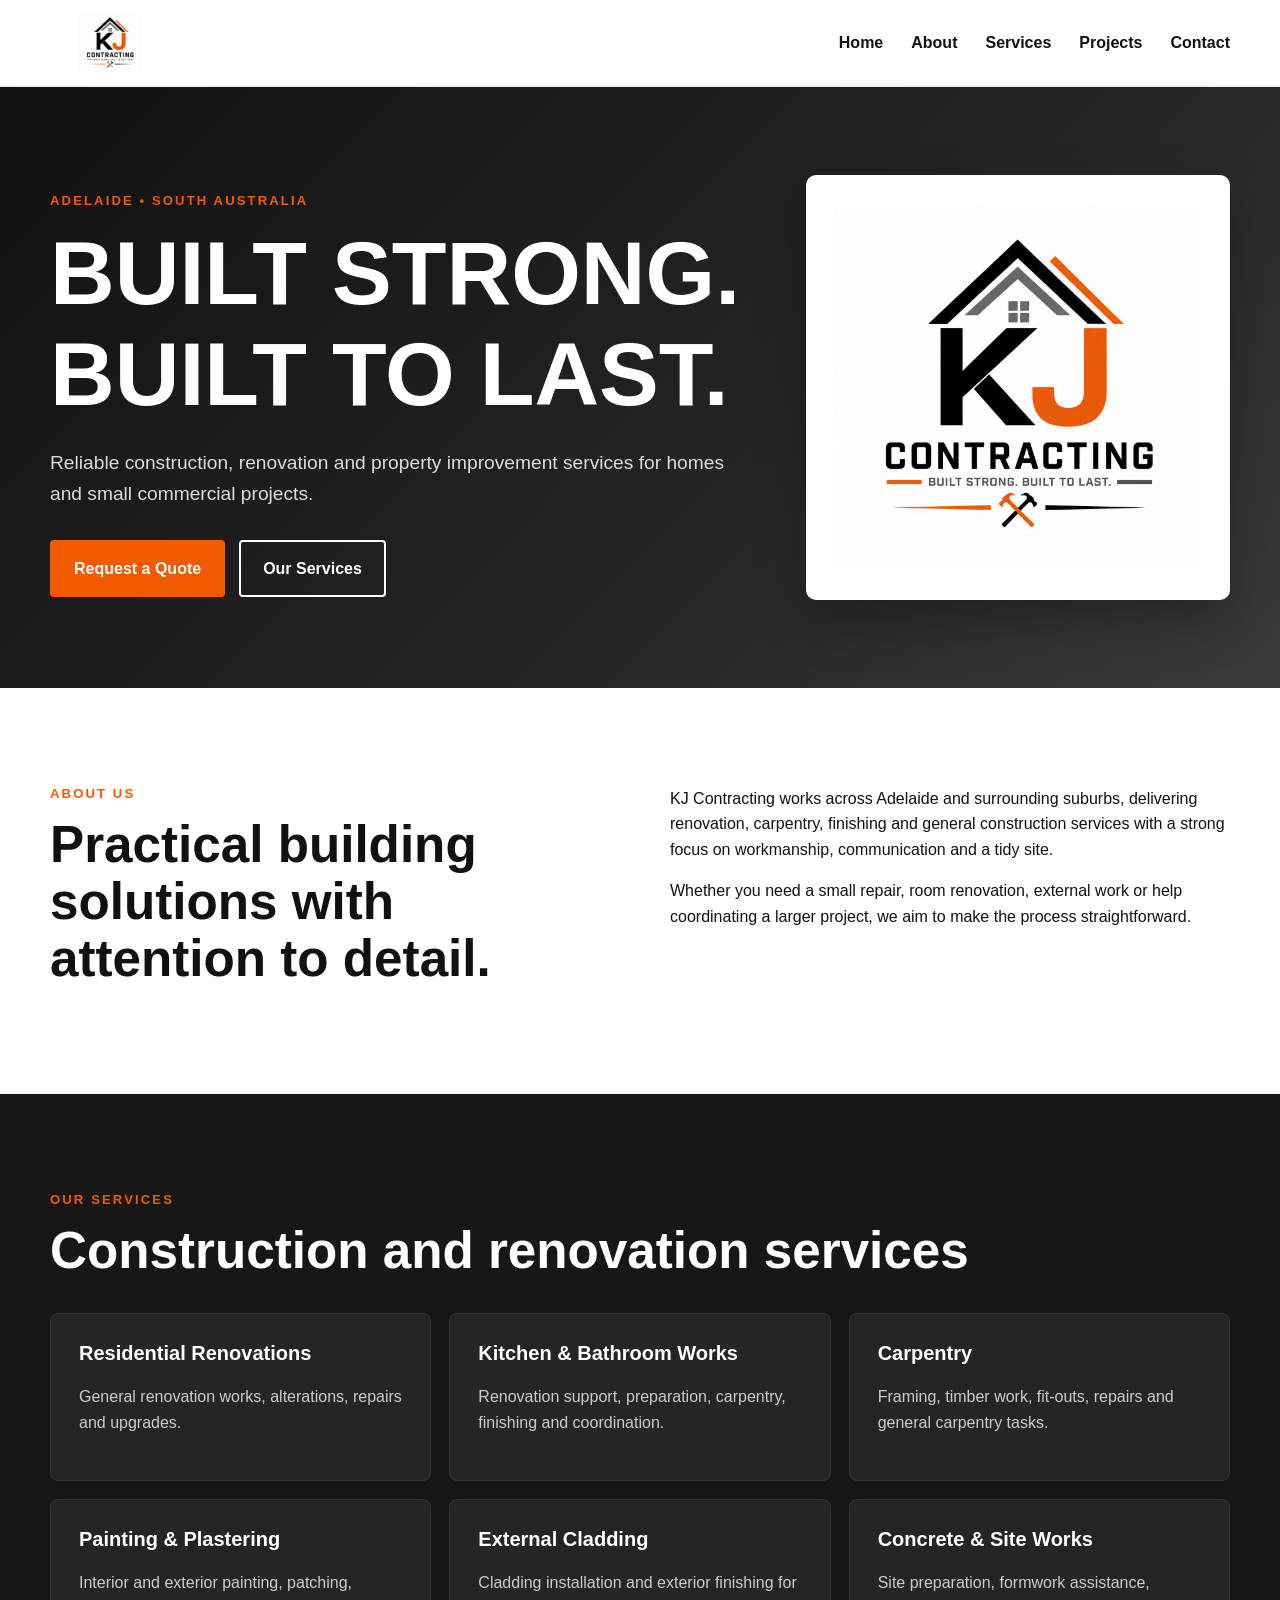
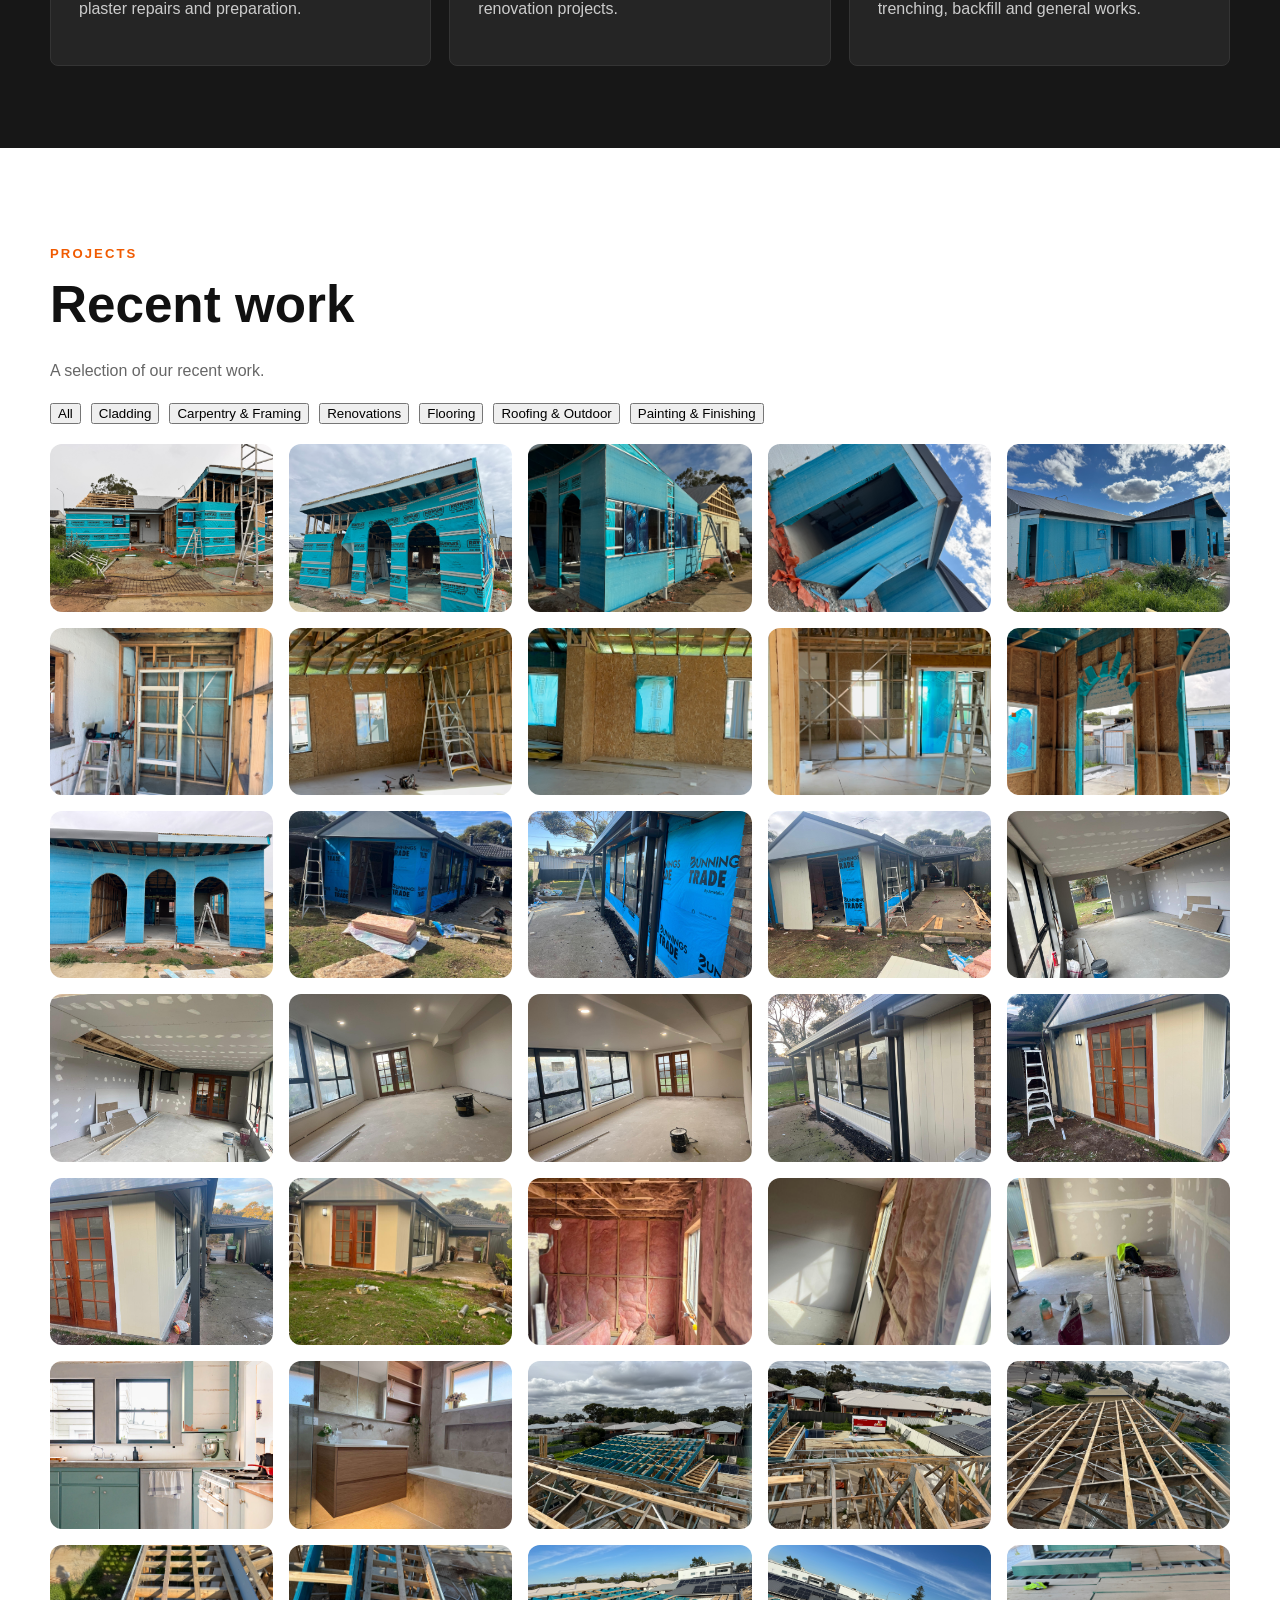
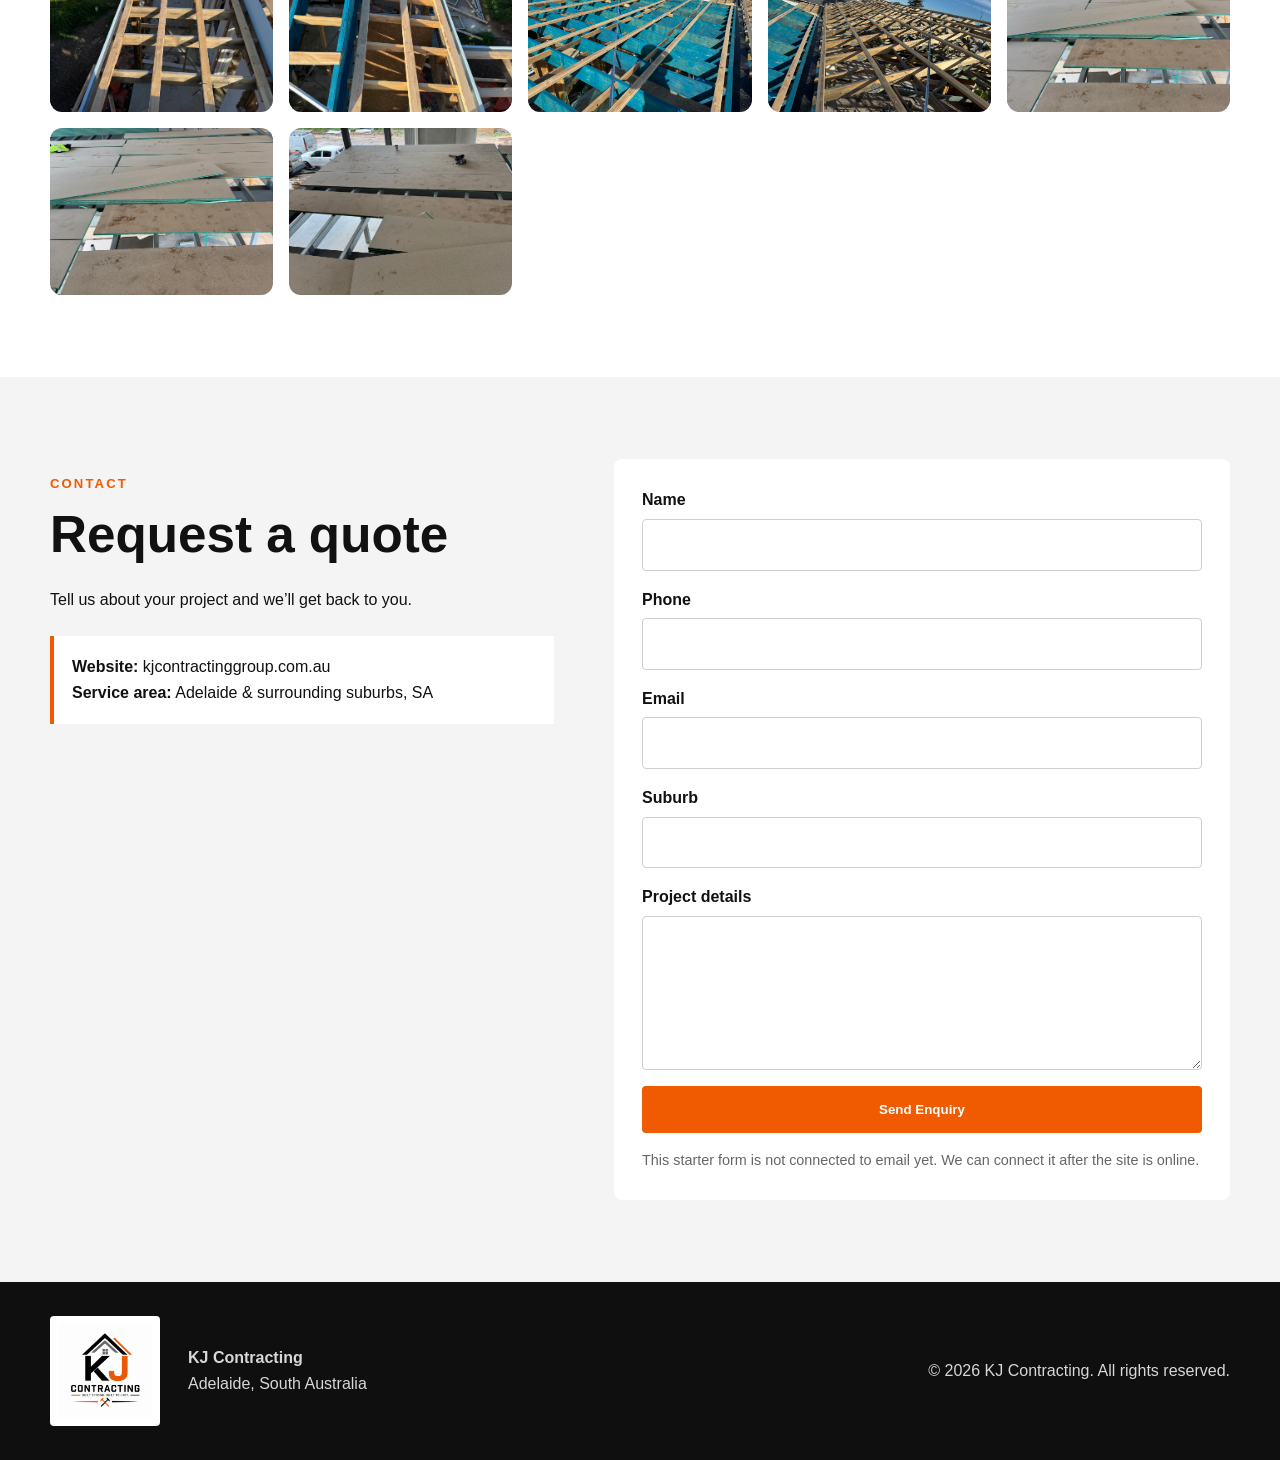
==== commit 12e725db: "Update index.html" ====
--- a/index.html
+++ b/index.html
@@ -126,6 +126,17 @@
 <img src="IMG_1373.jpeg" data-category="renovations" alt="KJ Contracting project" loading="lazy" style="width:100%;aspect-ratio:4/3;object-fit:cover;border-radius:12px;">
 <img src="IMG_1374.webp" data-category="renovations" alt="KJ Contracting project" loading="lazy" style="width:100%;aspect-ratio:4/3;object-fit:cover;border-radius:12px;">
 <img src="IMG_1375.jpeg" data-category="renovations" alt="KJ Contracting project" loading="lazy" style="width:100%;aspect-ratio:4/3;object-fit:cover;border-radius:12px;">
+<img src="IMG_0877.jpeg" data-category="roofing" alt="Roofing battens project" loading="lazy" style="width:100%;aspect-ratio:4/3;object-fit:cover;border-radius:12px;">
+<img src="IMG_0878.jpeg" data-category="roofing" alt="Roofing battens project" loading="lazy" style="width:100%;aspect-ratio:4/3;object-fit:cover;border-radius:12px;">
+<img src="IMG_0879.jpeg" data-category="roofing" alt="Roofing battens project" loading="lazy" style="width:100%;aspect-ratio:4/3;object-fit:cover;border-radius:12px;">
+<img src="IMG_0881.jpeg" data-category="roofing" alt="Roofing battens project" loading="lazy" style="width:100%;aspect-ratio:4/3;object-fit:cover;border-radius:12px;">
+<img src="IMG_0882.jpeg" data-category="roofing" alt="Roofing battens project" loading="lazy" style="width:100%;aspect-ratio:4/3;object-fit:cover;border-radius:12px;">
+<img src="IMG_0883.jpeg" data-category="roofing" alt="Roofing battens project" loading="lazy" style="width:100%;aspect-ratio:4/3;object-fit:cover;border-radius:12px;">
+<img src="IMG_0884.jpeg" data-category="roofing" alt="Roofing battens project" loading="lazy" style="width:100%;aspect-ratio:4/3;object-fit:cover;border-radius:12px;">
+
+<img src="IMG_1042.jpeg" data-category="flooring" alt="Flooring project" loading="lazy" style="width:100%;aspect-ratio:4/3;object-fit:cover;border-radius:12px;">
+<img src="IMG_1043.jpeg" data-category="flooring" alt="Flooring project" loading="lazy" style="width:100%;aspect-ratio:4/3;object-fit:cover;border-radius:12px;">
+<img src="IMG_1044.jpeg" data-category="flooring" alt="Flooring project" loading="lazy" style="width:100%;aspect-ratio:4/3;object-fit:cover;border-radius:12px;">
 </div>
       </div>
     </section>
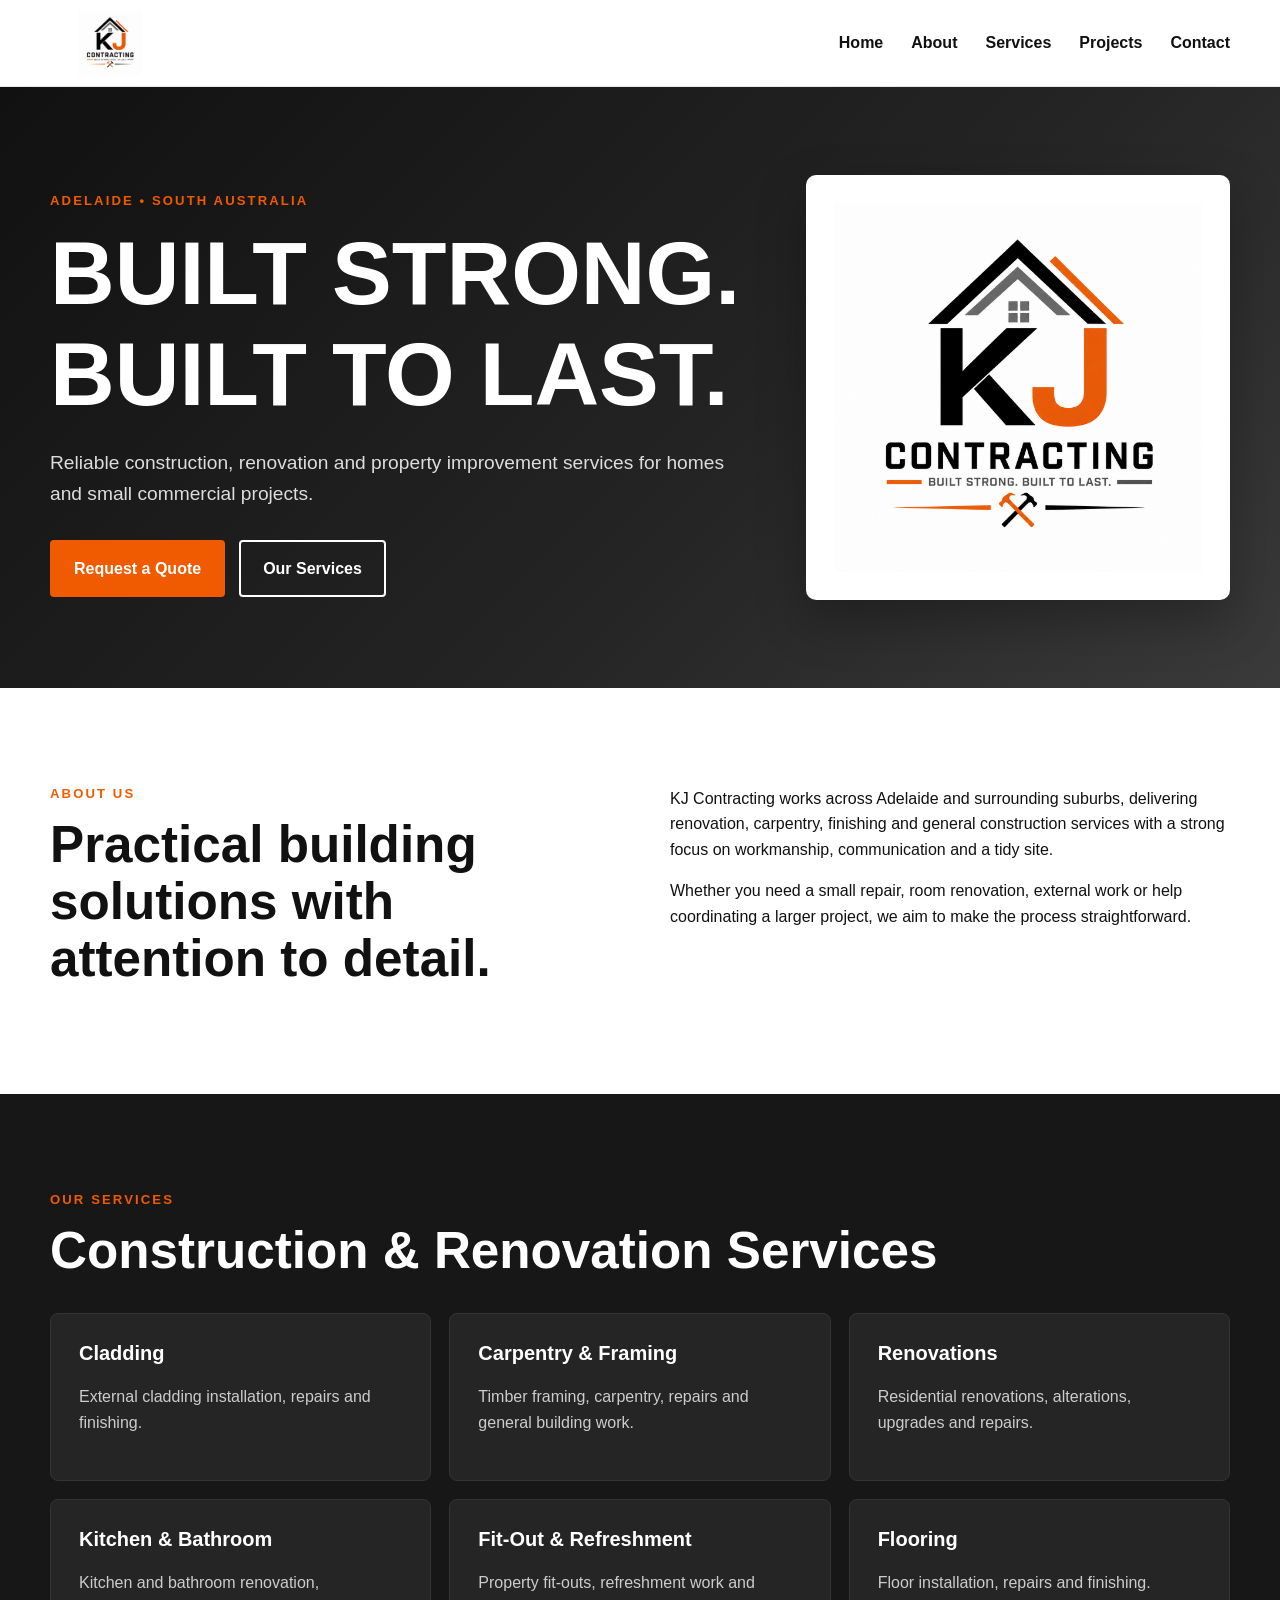
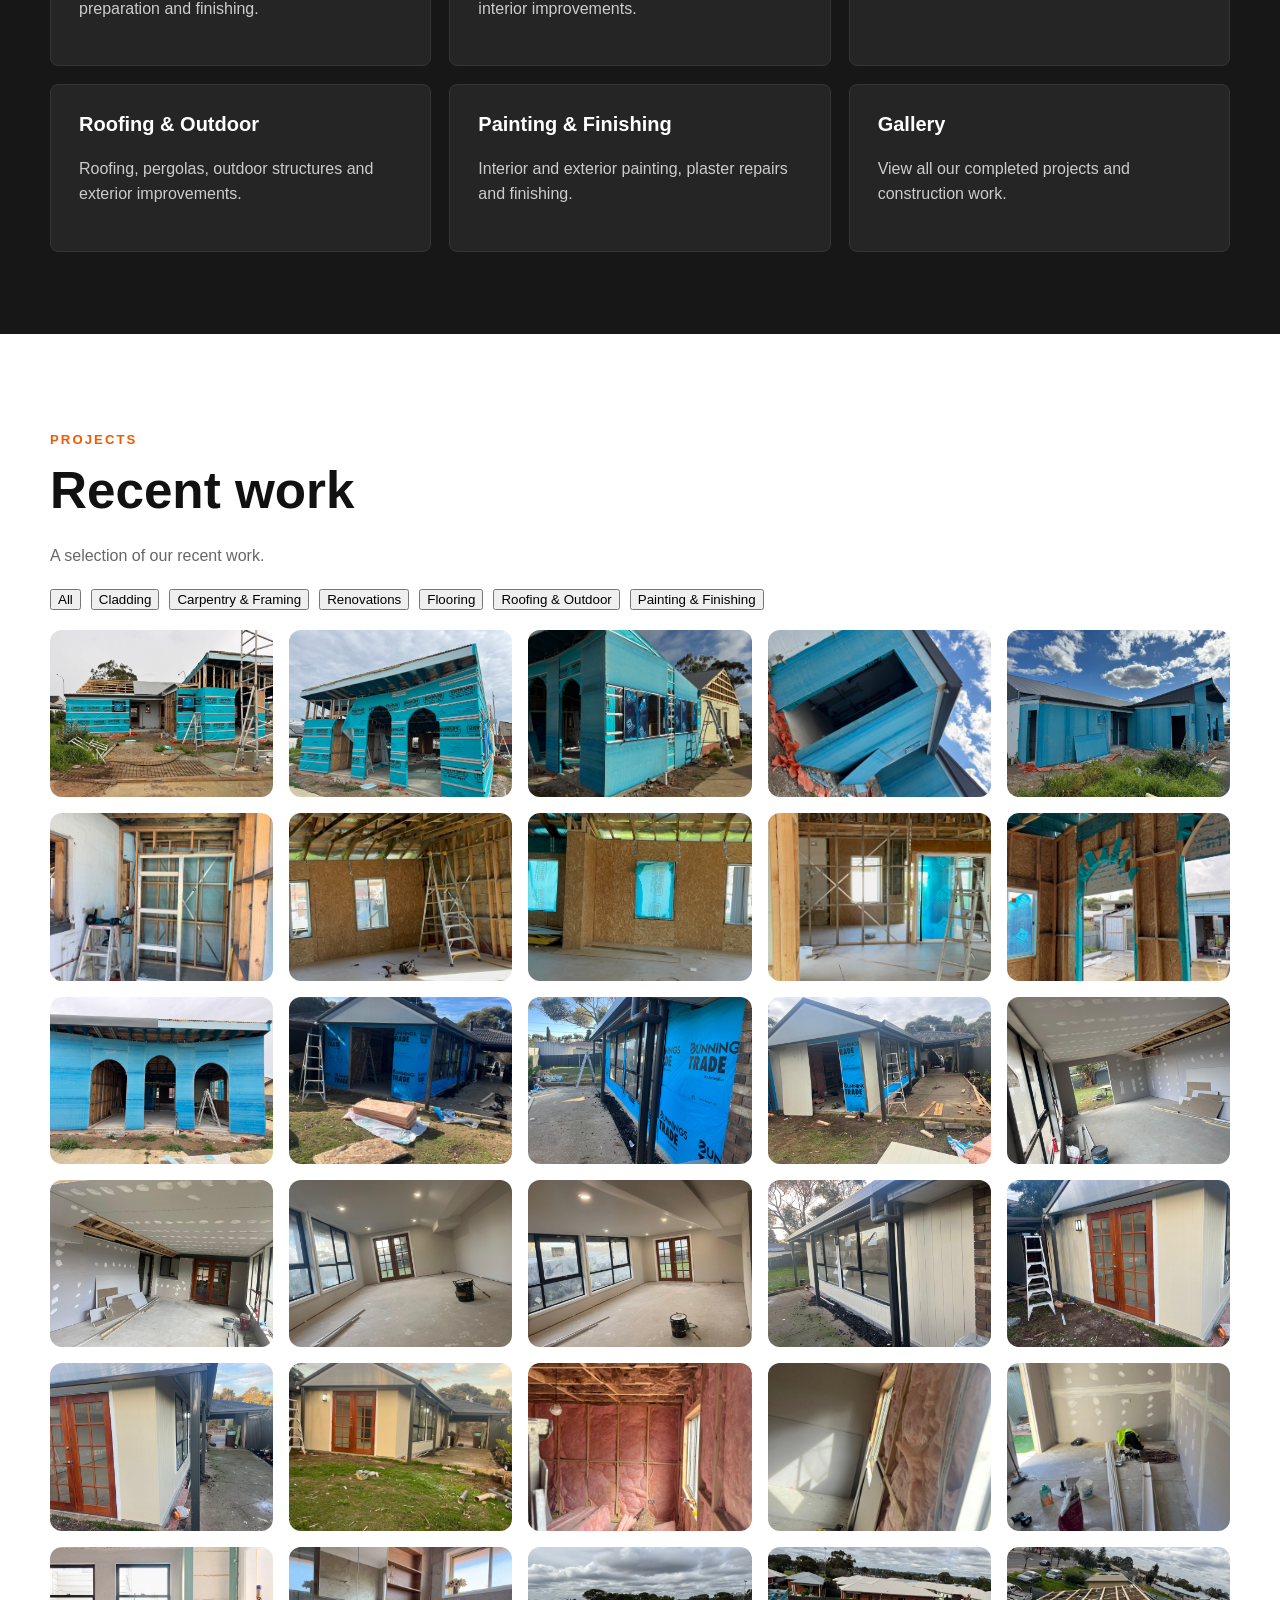
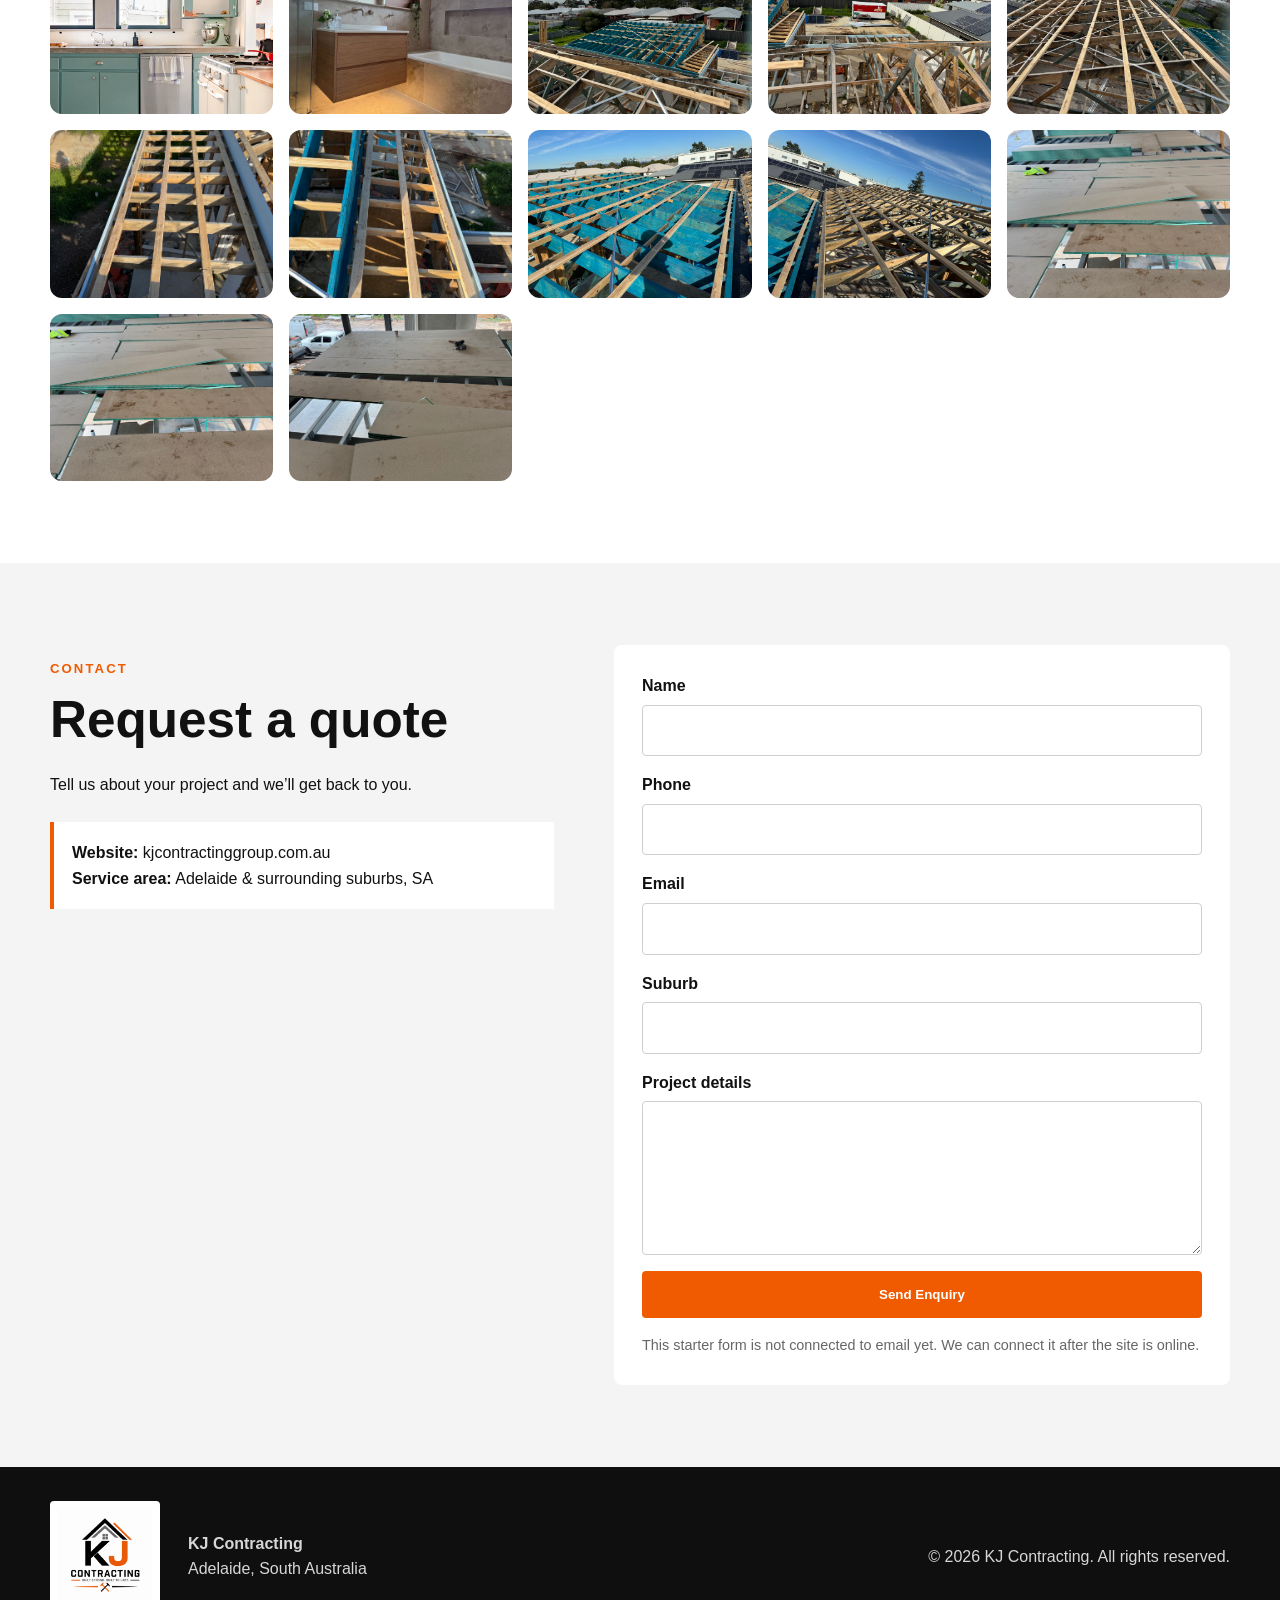
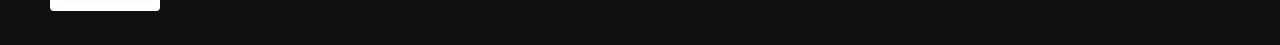
==== commit b4006117: "Update index.html" ====
--- a/index.html
+++ b/index.html
@@ -66,19 +66,58 @@
     </section>
 
     <section class="section section-dark" id="services">
-      <div class="container">
-        <p class="eyebrow">OUR SERVICES</p>
-        <h2>Construction and renovation services</h2>
-        <div class="cards">
-          <article class="card"><h3>Residential Renovations</h3><p>General renovation works, alterations, repairs and upgrades.</p></article>
-          <article class="card"><h3>Kitchen & Bathroom Works</h3><p>Renovation support, preparation, carpentry, finishing and coordination.</p></article>
-          <article class="card"><h3>Carpentry</h3><p>Framing, timber work, fit-outs, repairs and general carpentry tasks.</p></article>
-          <article class="card"><h3>Painting & Plastering</h3><p>Interior and exterior painting, patching, plaster repairs and preparation.</p></article>
-          <article class="card"><h3>External Cladding</h3><p>Cladding installation and exterior finishing for renovation projects.</p></article>
-          <article class="card"><h3>Concrete & Site Works</h3><p>Site preparation, formwork assistance, trenching, backfill and general works.</p></article>
-        </div>
-      </div>
-    </section>
+  <div class="container">
+    <p class="eyebrow">OUR SERVICES</p>
+    <h2>Construction & Renovation Services</h2>
+
+    <div class="cards">
+      <article class="card">
+        <h3>Cladding</h3>
+        <p>External cladding installation, repairs and finishing.</p>
+      </article>
+
+      <article class="card">
+        <h3>Carpentry & Framing</h3>
+        <p>Timber framing, carpentry, repairs and general building work.</p>
+      </article>
+
+      <article class="card">
+        <h3>Renovations</h3>
+        <p>Residential renovations, alterations, upgrades and repairs.</p>
+      </article>
+
+      <article class="card">
+        <h3>Kitchen & Bathroom</h3>
+        <p>Kitchen and bathroom renovation, preparation and finishing.</p>
+      </article>
+
+      <article class="card">
+        <h3>Fit-Out & Refreshment</h3>
+        <p>Property fit-outs, refreshment work and interior improvements.</p>
+      </article>
+
+      <article class="card">
+        <h3>Flooring</h3>
+        <p>Floor installation, repairs and finishing.</p>
+      </article>
+
+      <article class="card">
+        <h3>Roofing & Outdoor</h3>
+        <p>Roofing, pergolas, outdoor structures and exterior improvements.</p>
+      </article>
+
+      <article class="card">
+        <h3>Painting & Finishing</h3>
+        <p>Interior and exterior painting, plaster repairs and finishing.</p>
+      </article>
+
+      <article class="card">
+        <h3>Gallery</h3>
+        <p>View all our completed projects and construction work.</p>
+      </article>
+    </div>
+  </div>
+</section>
 
     <section class="section" id="projects">
       <div class="container">
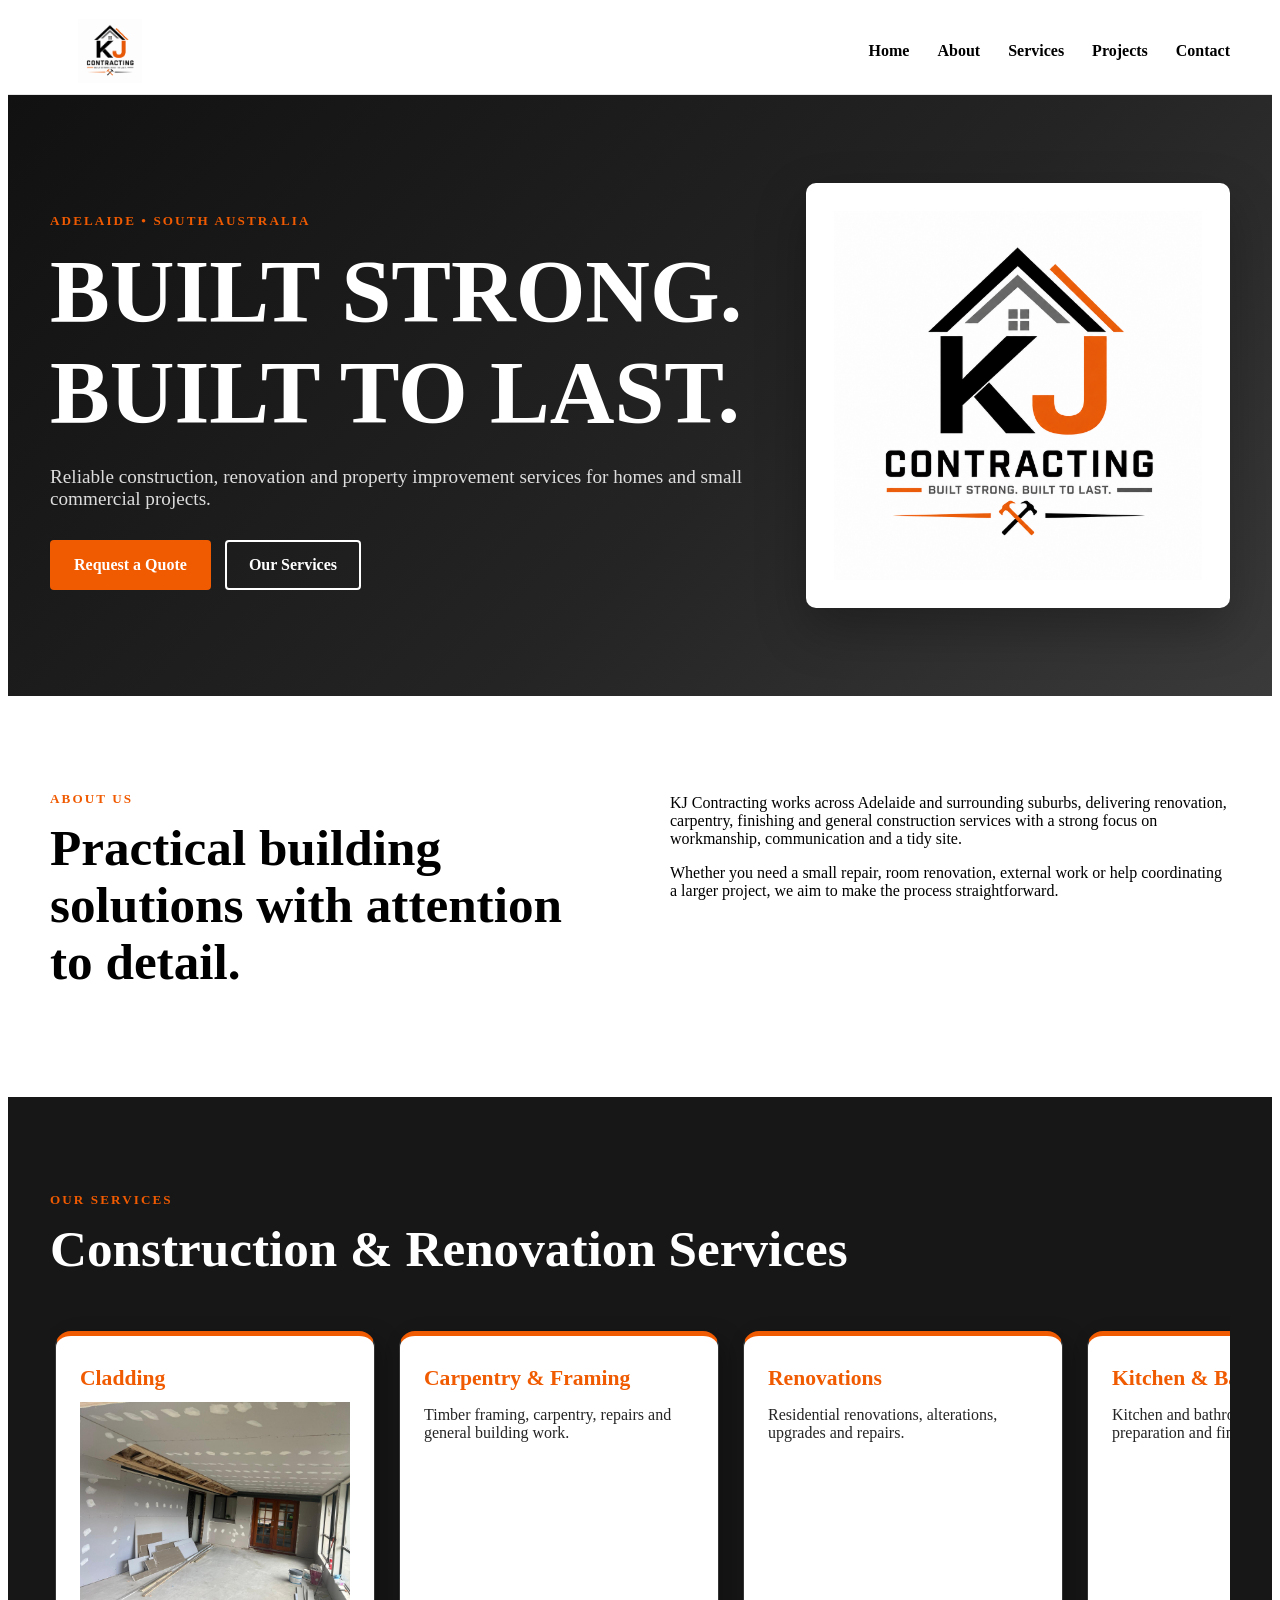
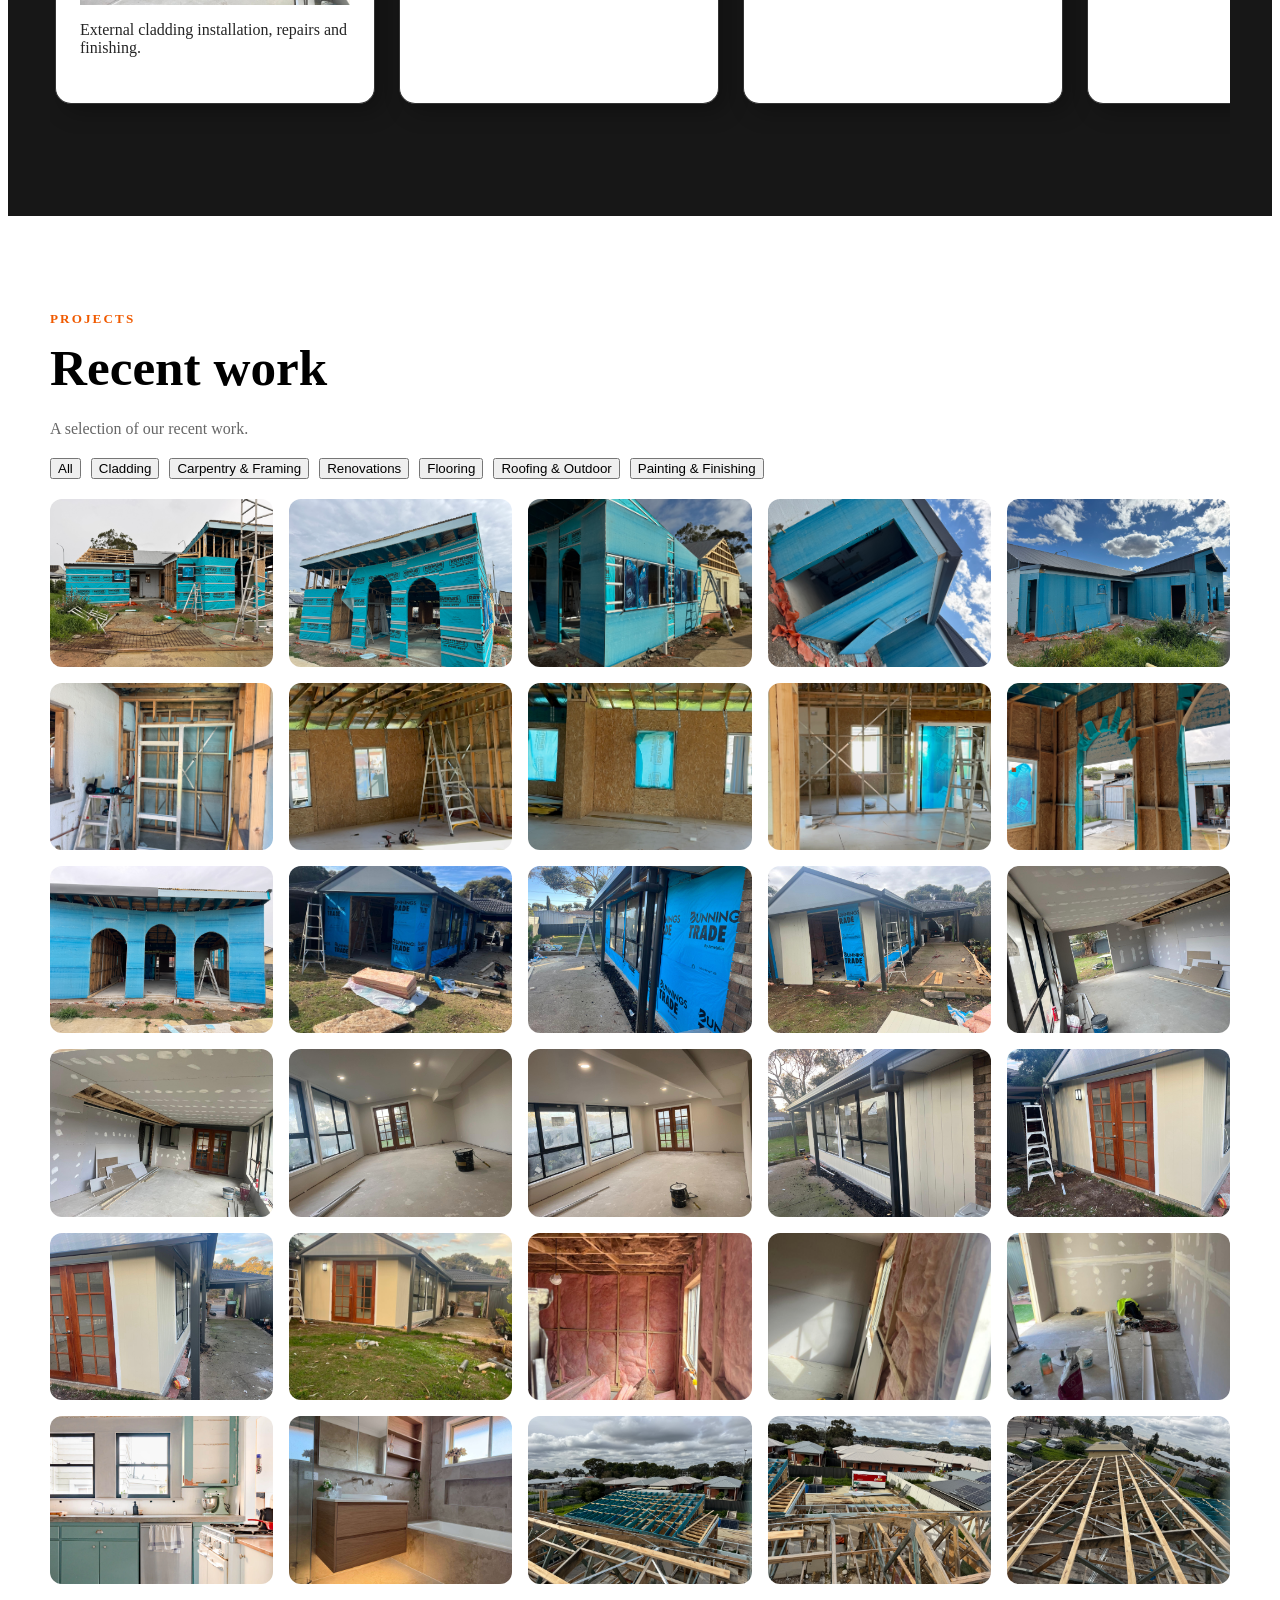
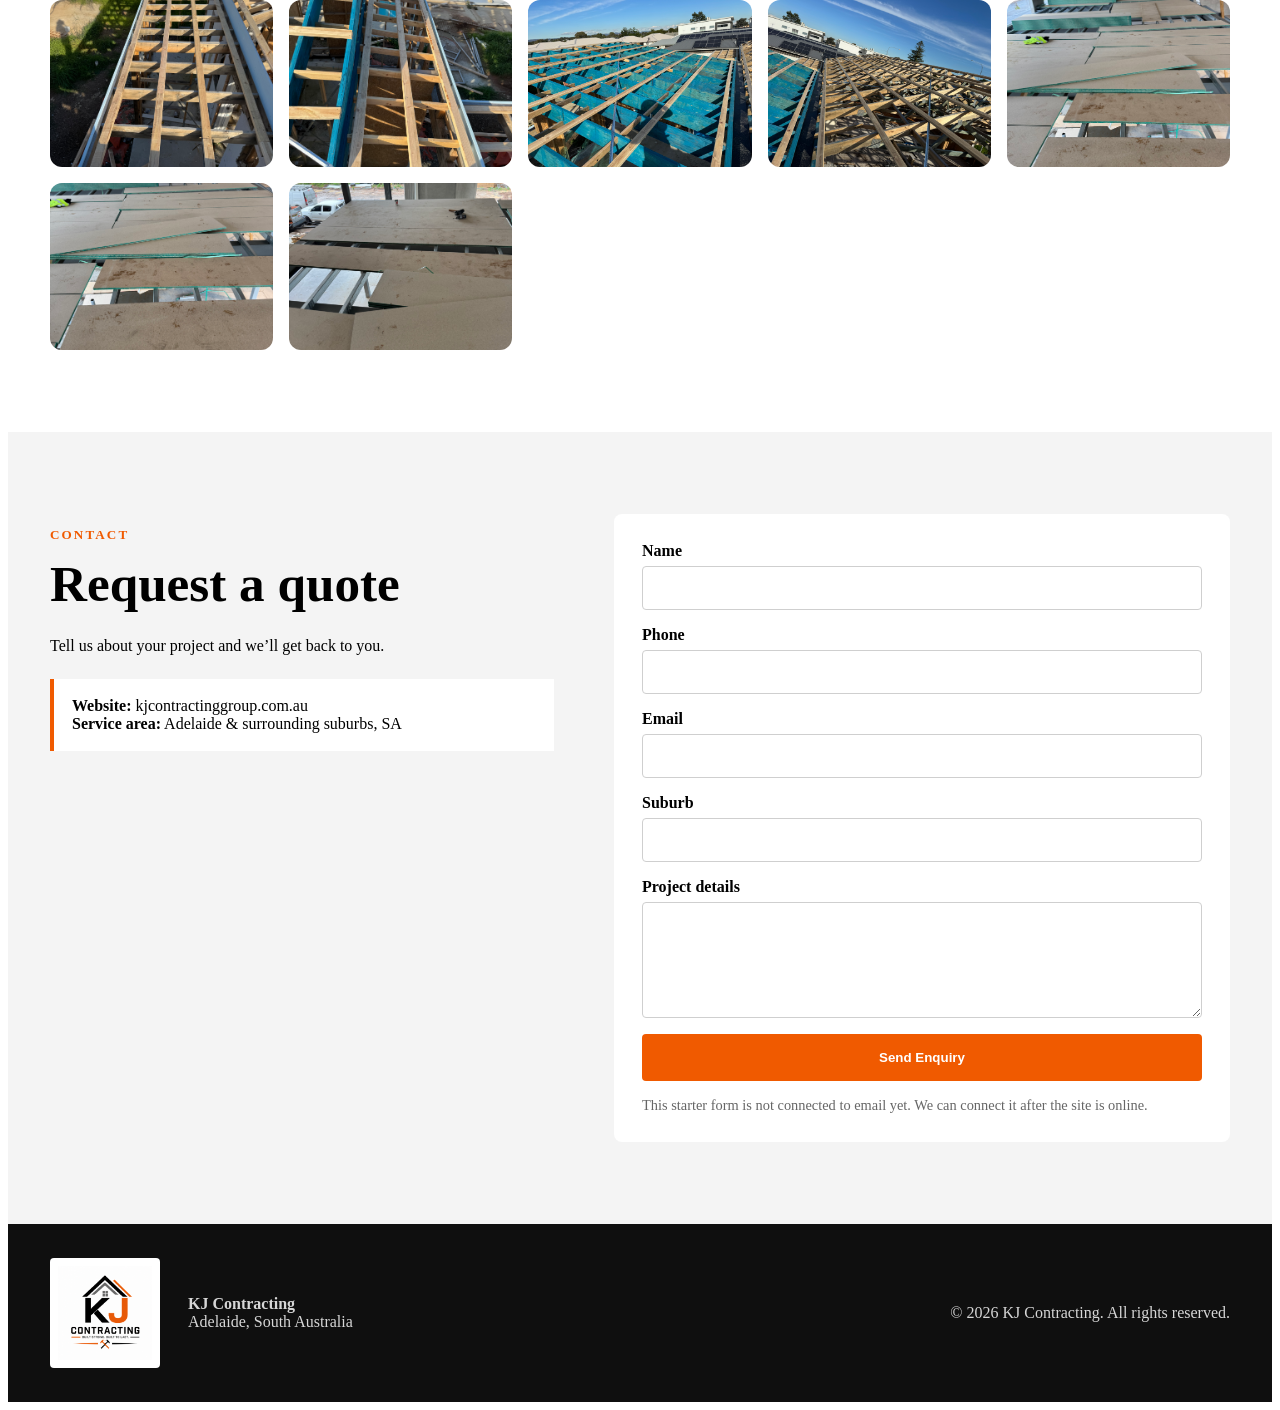
==== commit c18d3ba1: "Update index.html" ====
--- a/index.html
+++ b/index.html
@@ -73,6 +73,7 @@
     <div class="cards">
       <article class="card">
         <h3>Cladding</h3>
+        <img src="IMG_1355.jpeg" alt="KJ Contracting cladding project" class="service-image">
         <p>External cladding installation, repairs and finishing.</p>
       </article>
 
--- a/styles.css
+++ b/styles.css
@@ -9,7 +9,7 @@
   --max:1180px;
 }
 *{box-sizing:border-box}
-html{scroll-behavior:smooth}
+html{scroll-behavior:smooth}=
 body{
   margin:0;
   font-family:Arial,Helvetica,sans-serif;
@@ -97,3 +97,54 @@
   .footer-grid{grid-template-columns:1fr;text-align:left}
   .copyright{text-align:left}
 }
+/* KJ Contracting Services Slider */
+
+#services .cards {
+  display: flex;
+  gap: 24px;
+  overflow-x: auto;
+  scroll-snap-type: x mandatory;
+  scroll-behavior: smooth;
+  padding: 20px 5px 30px;
+  scrollbar-width: none;
+}
+
+#services .cards::-webkit-scrollbar {
+  display: none;
+}
+
+#services .card {
+  flex: 0 0 320px;
+  scroll-snap-align: center;
+  background: #ffffff;
+  color: #111111;
+  border-radius: 16px;
+  padding: 30px 24px;
+  min-height: 190px;
+  box-shadow: 8px 8px 22px rgba(0, 0, 0, 0.28);
+  border-top: 5px solid #f05a00;
+  transition: transform 0.3s ease, box-shadow 0.3s ease;
+}
+
+#services .card:hover {
+  transform: translateY(-6px);
+  box-shadow: 10px 12px 28px rgba(0, 0, 0, 0.35);
+}
+
+#services .card h3 {
+  color: #f05a00;
+  margin-top: 0;
+  margin-bottom: 12px;
+  font-size: 1.35rem;
+}
+
+#services .card p {
+  color: #252525;
+}
+
+@media (max-width: 700px) {
+  #services .card {
+    flex: 0 0 85%;
+  }
+}
+
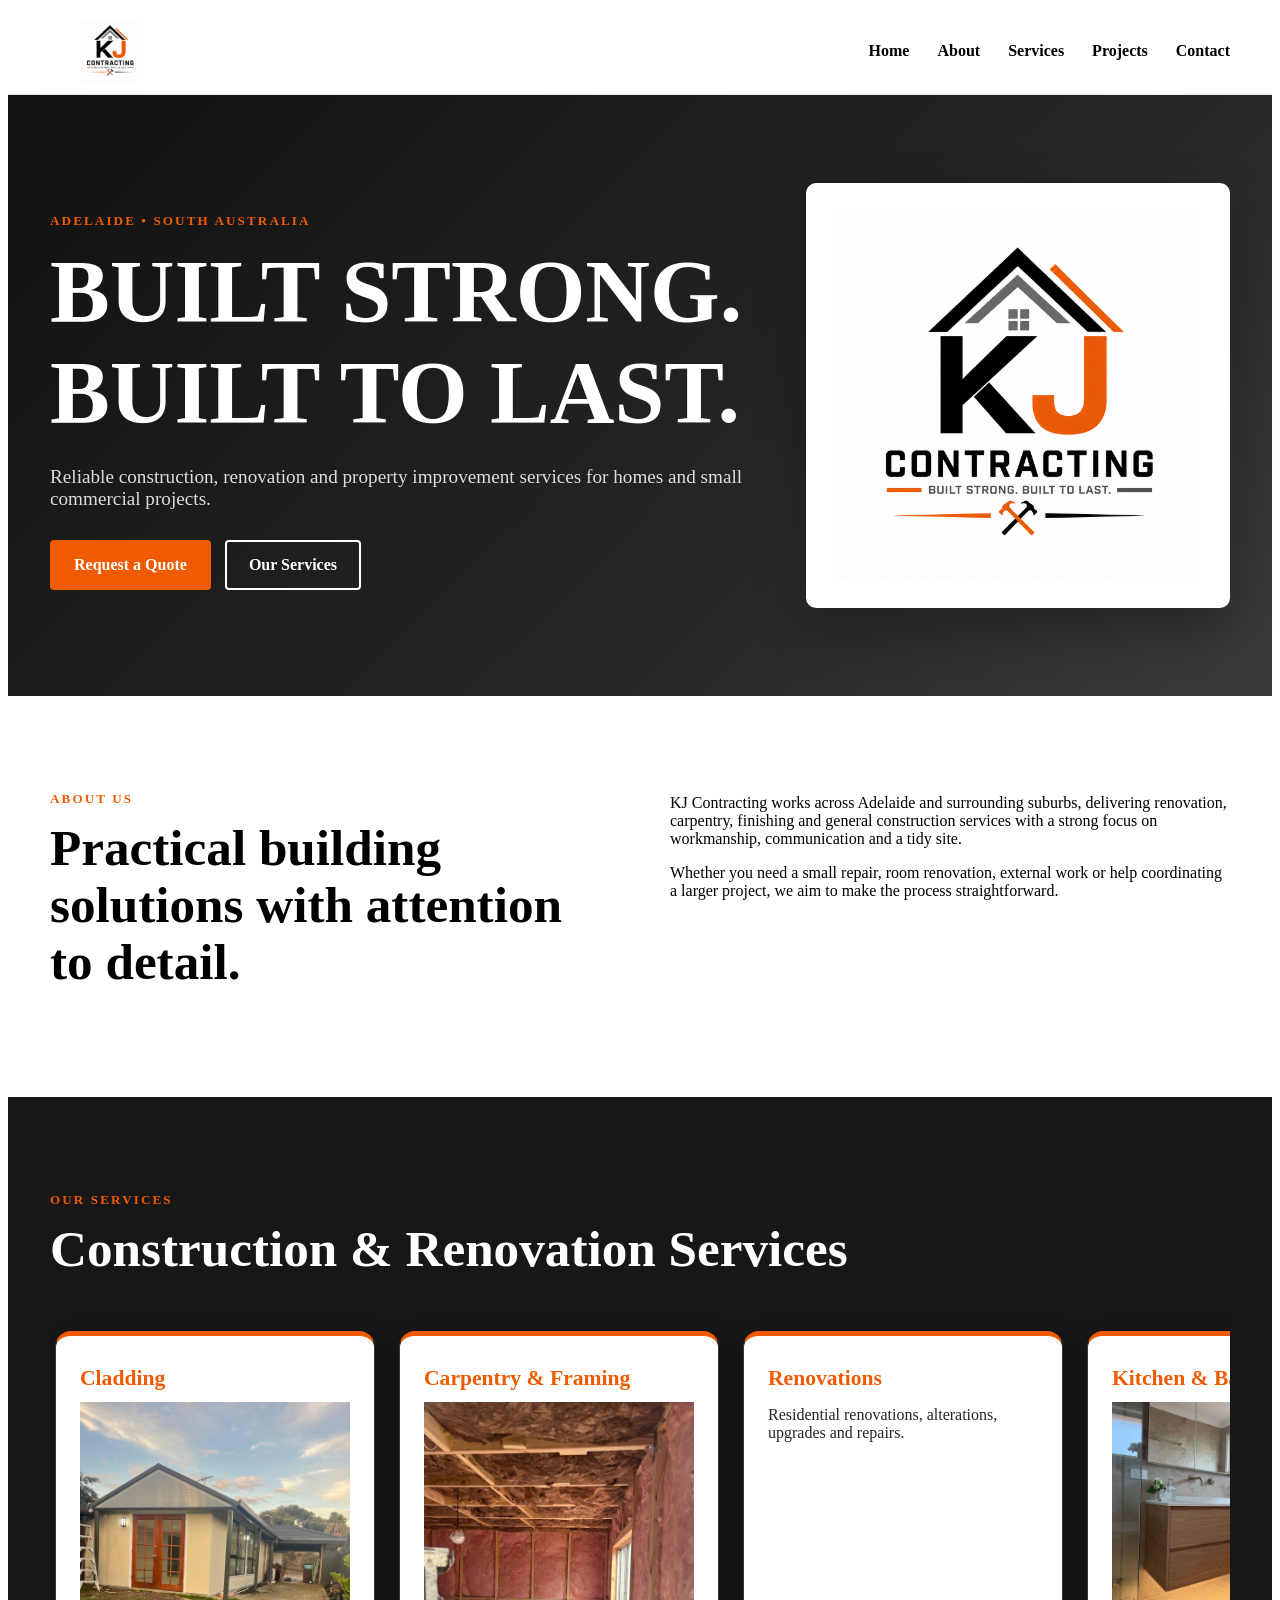
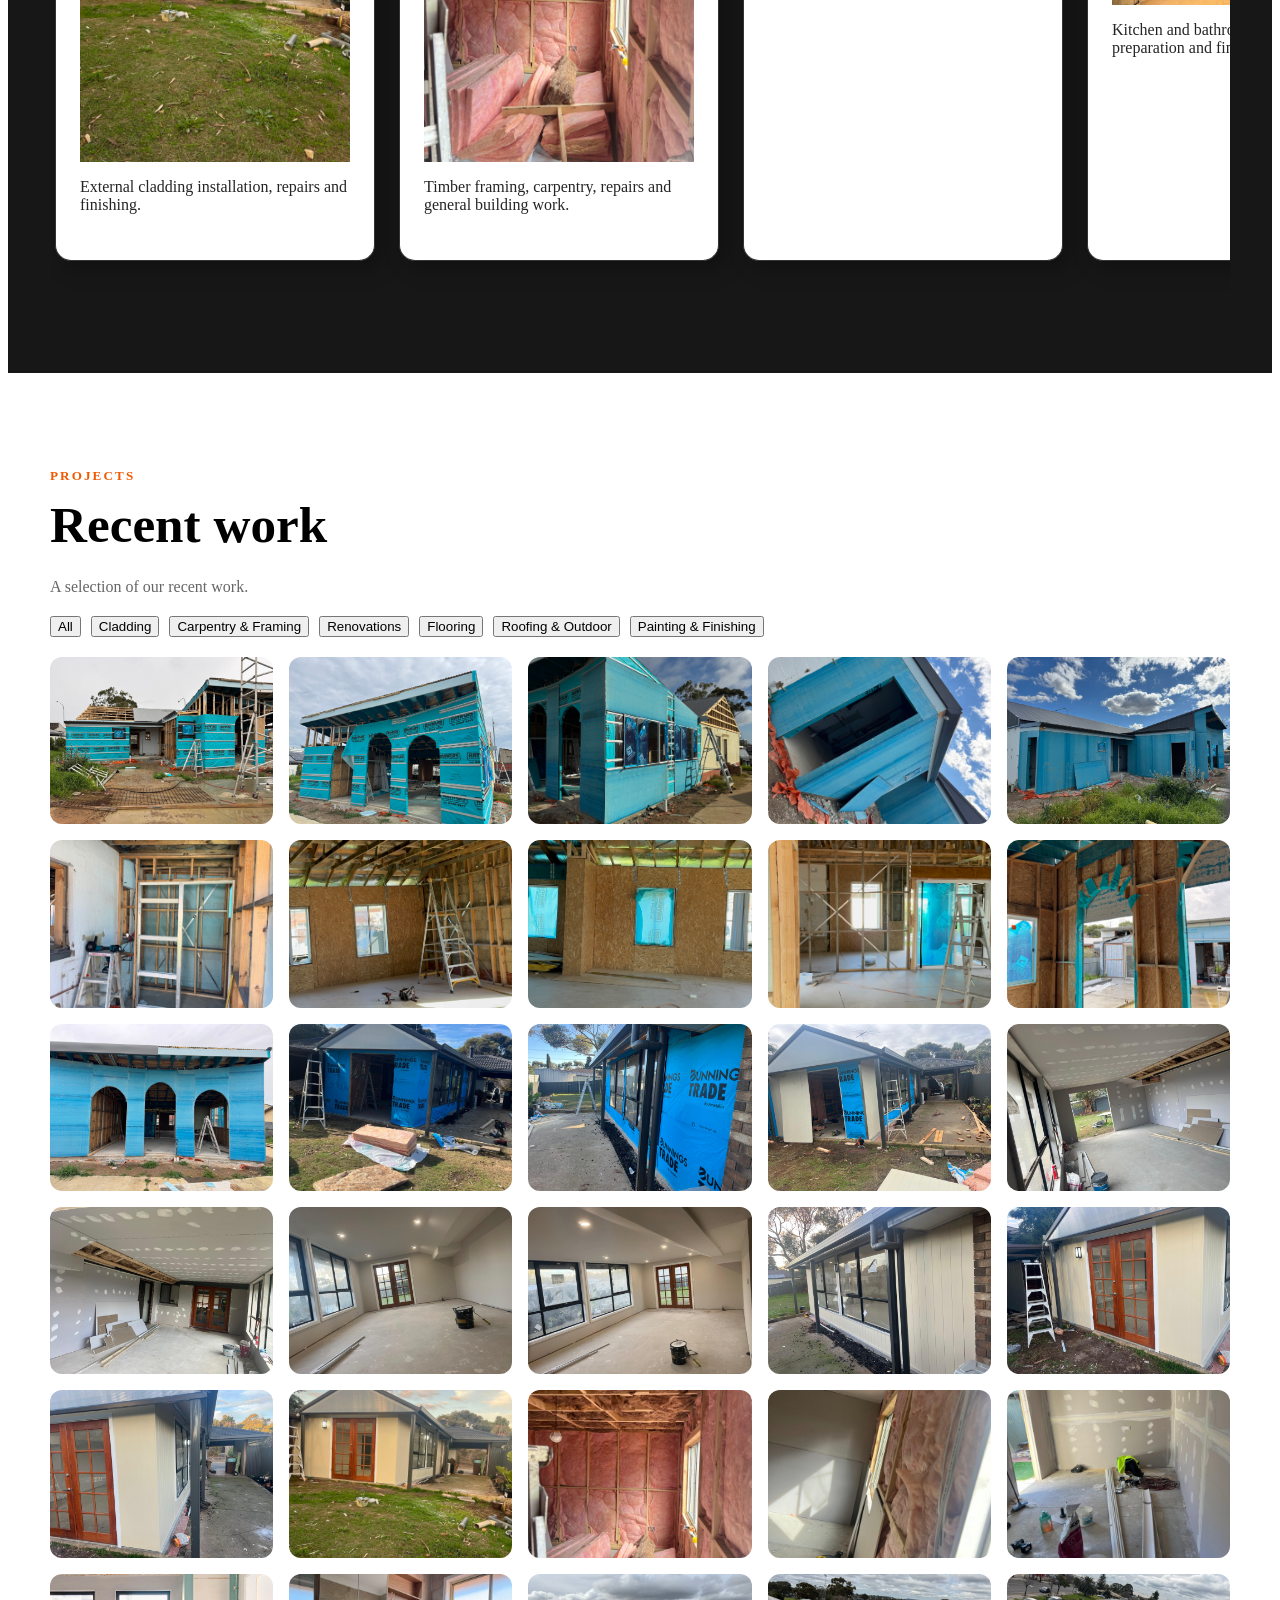
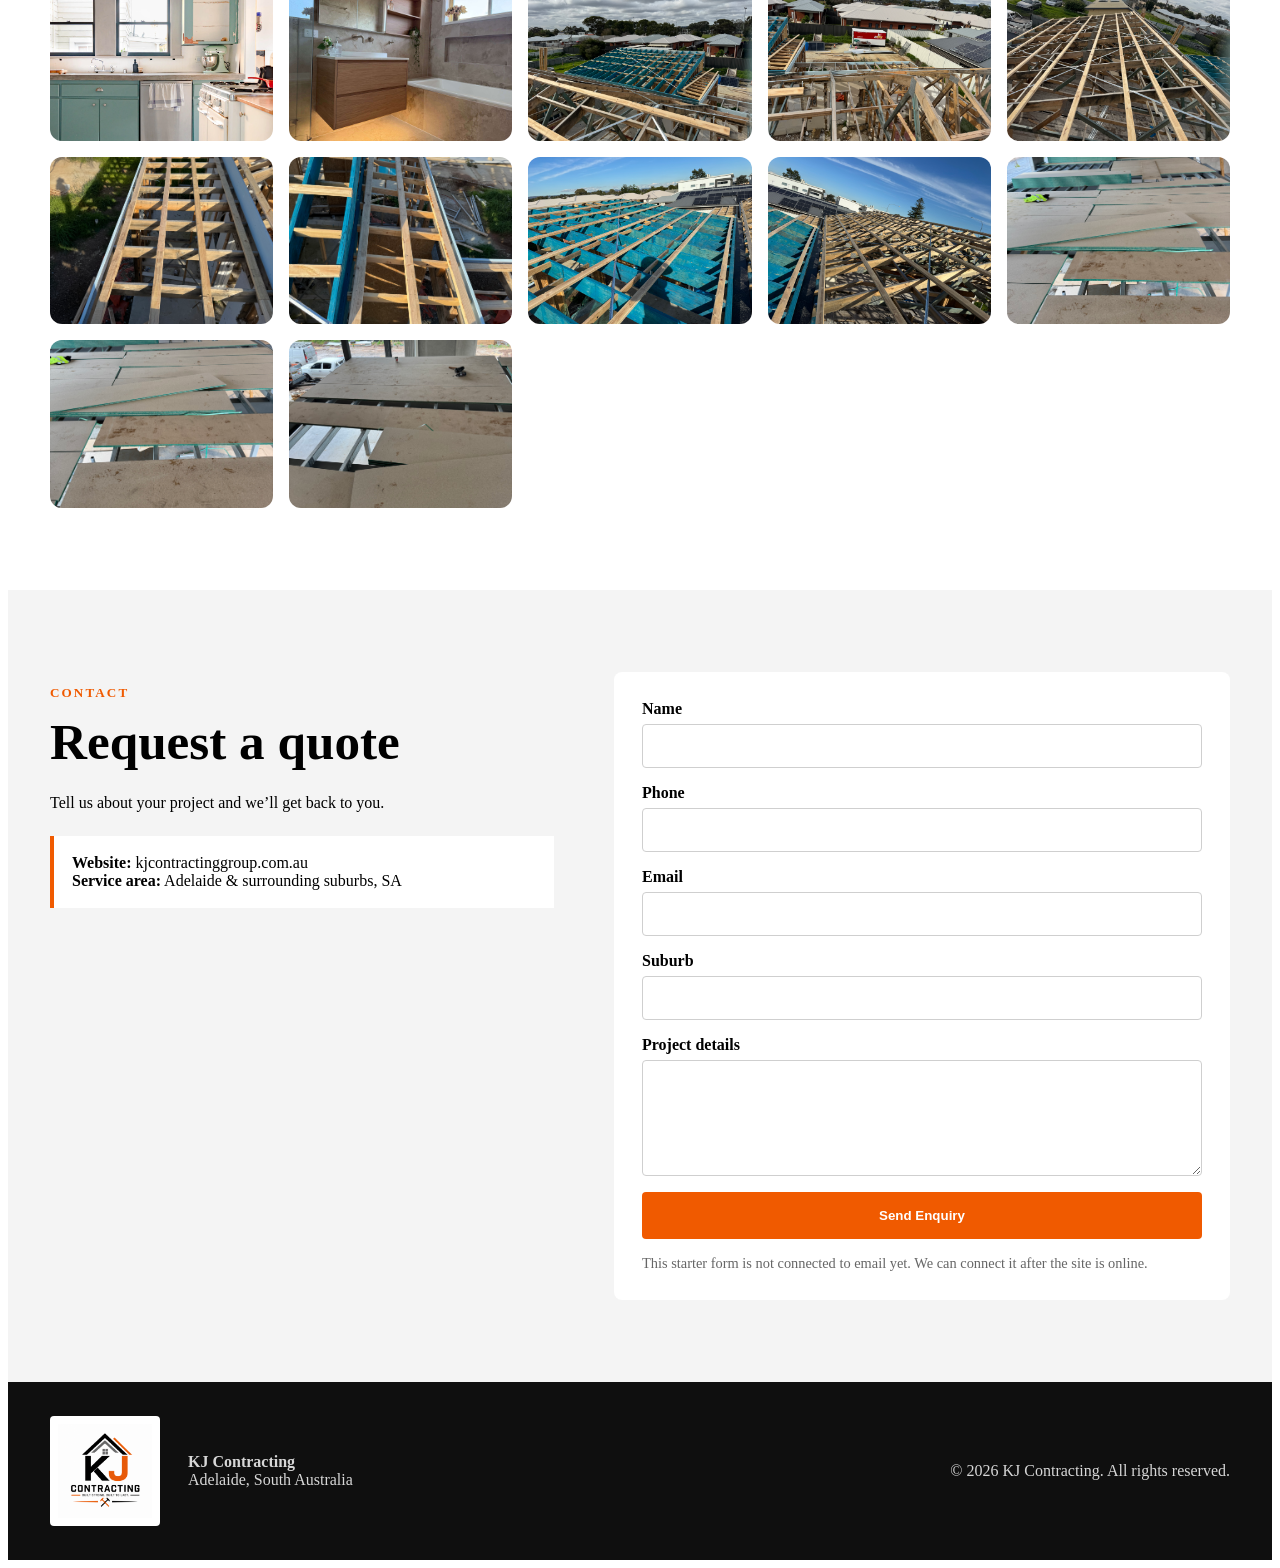
==== commit 97858571: "Update index.html" ====
--- a/index.html
+++ b/index.html
@@ -73,12 +73,13 @@
     <div class="cards">
       <article class="card">
         <h3>Cladding</h3>
-        <img src="IMG_1355.jpeg" alt="KJ Contracting cladding project" class="service-image">
+        <img src="IMG_1364.jpeg" alt="KJ Contracting cladding project" class="service-image">
         <p>External cladding installation, repairs and finishing.</p>
       </article>
 
       <article class="card">
         <h3>Carpentry & Framing</h3>
+        <img src="IMG_1369.jpeg" alt="KJ Contracting carpentry and framing project" class="service-image">
         <p>Timber framing, carpentry, repairs and general building work.</p>
       </article>
 
@@ -89,6 +90,7 @@
 
       <article class="card">
         <h3>Kitchen & Bathroom</h3>
+        <img src="IMG_1375.jpeg" alt="KJ Contracting kitchen and bathroom renovation" class="service-image">
         <p>Kitchen and bathroom renovation, preparation and finishing.</p>
       </article>
 
@@ -109,6 +111,7 @@
 
       <article class="card">
         <h3>Painting & Finishing</h3>
+        <img src="IMG_1360.jpeg" alt="KJ Contracting painting and finishing project" class="service-image">
         <p>Interior and exterior painting, plaster repairs and finishing.</p>
       </article>
 
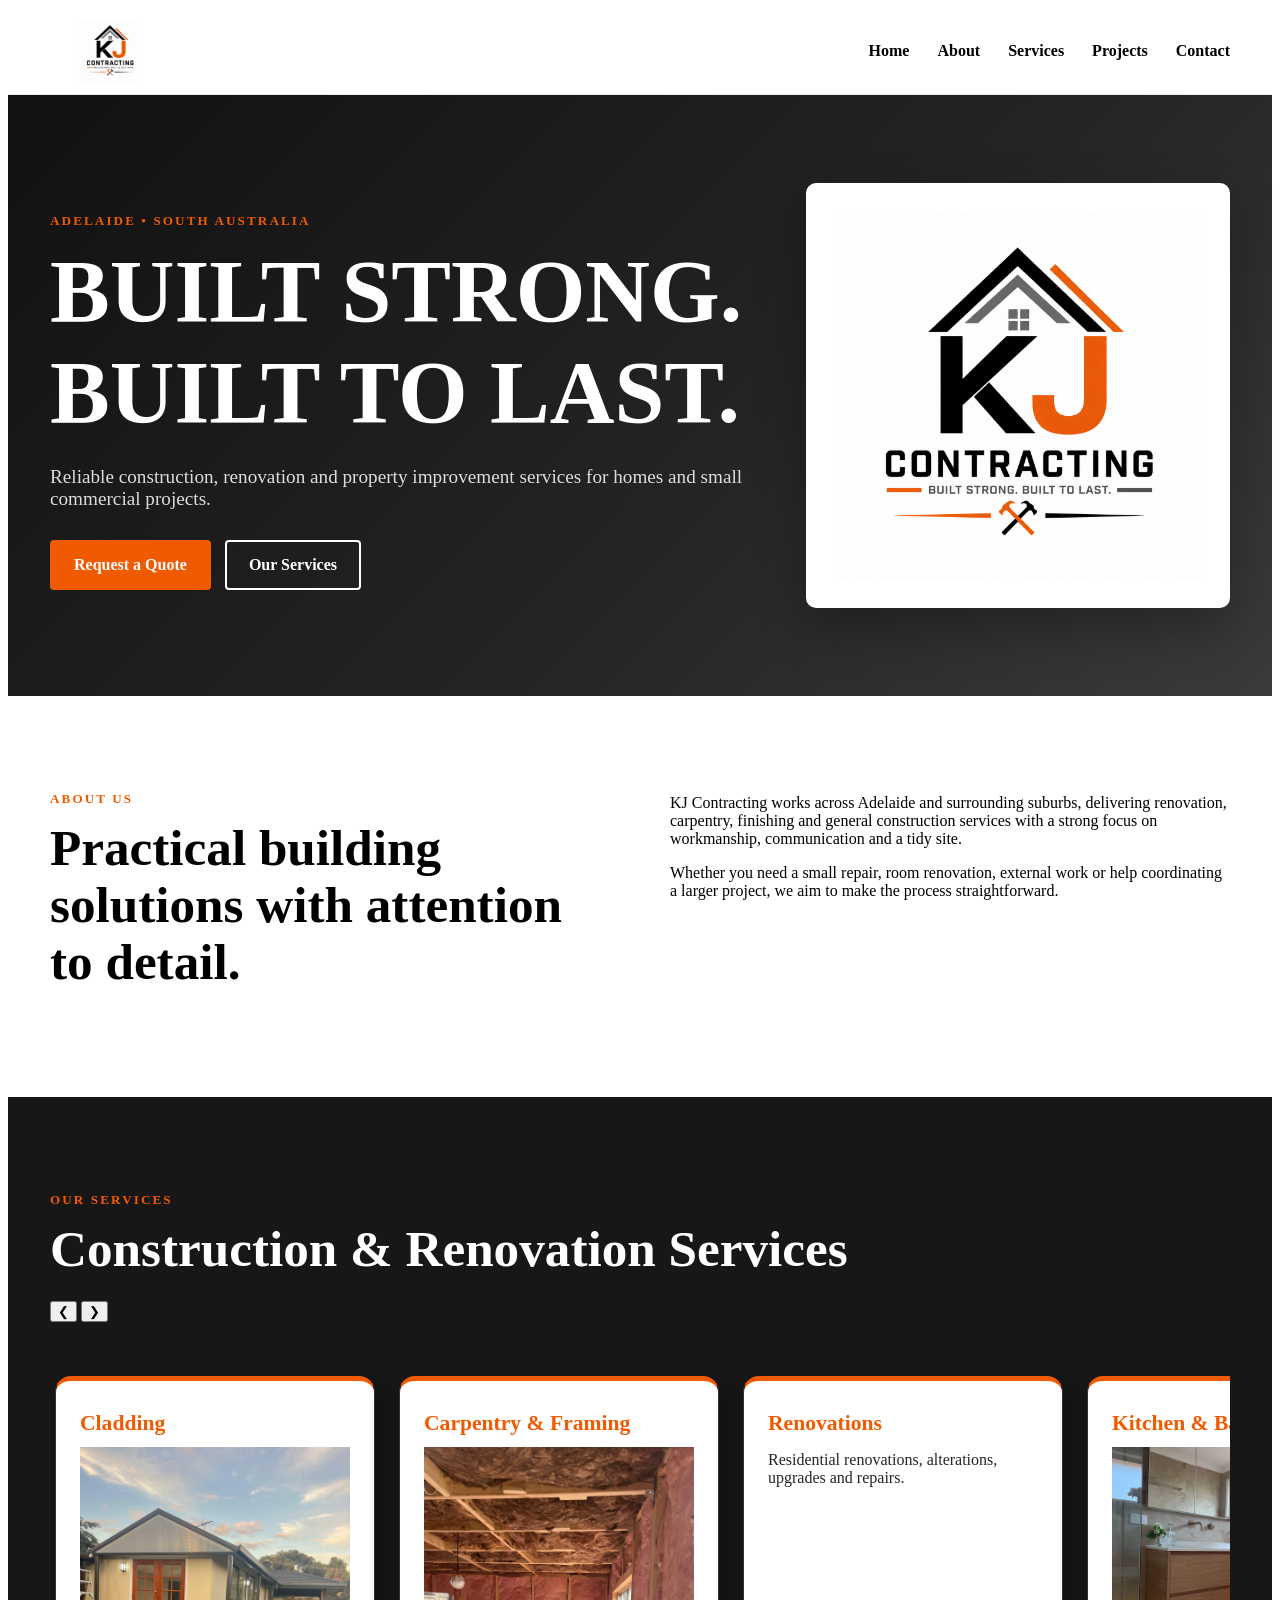
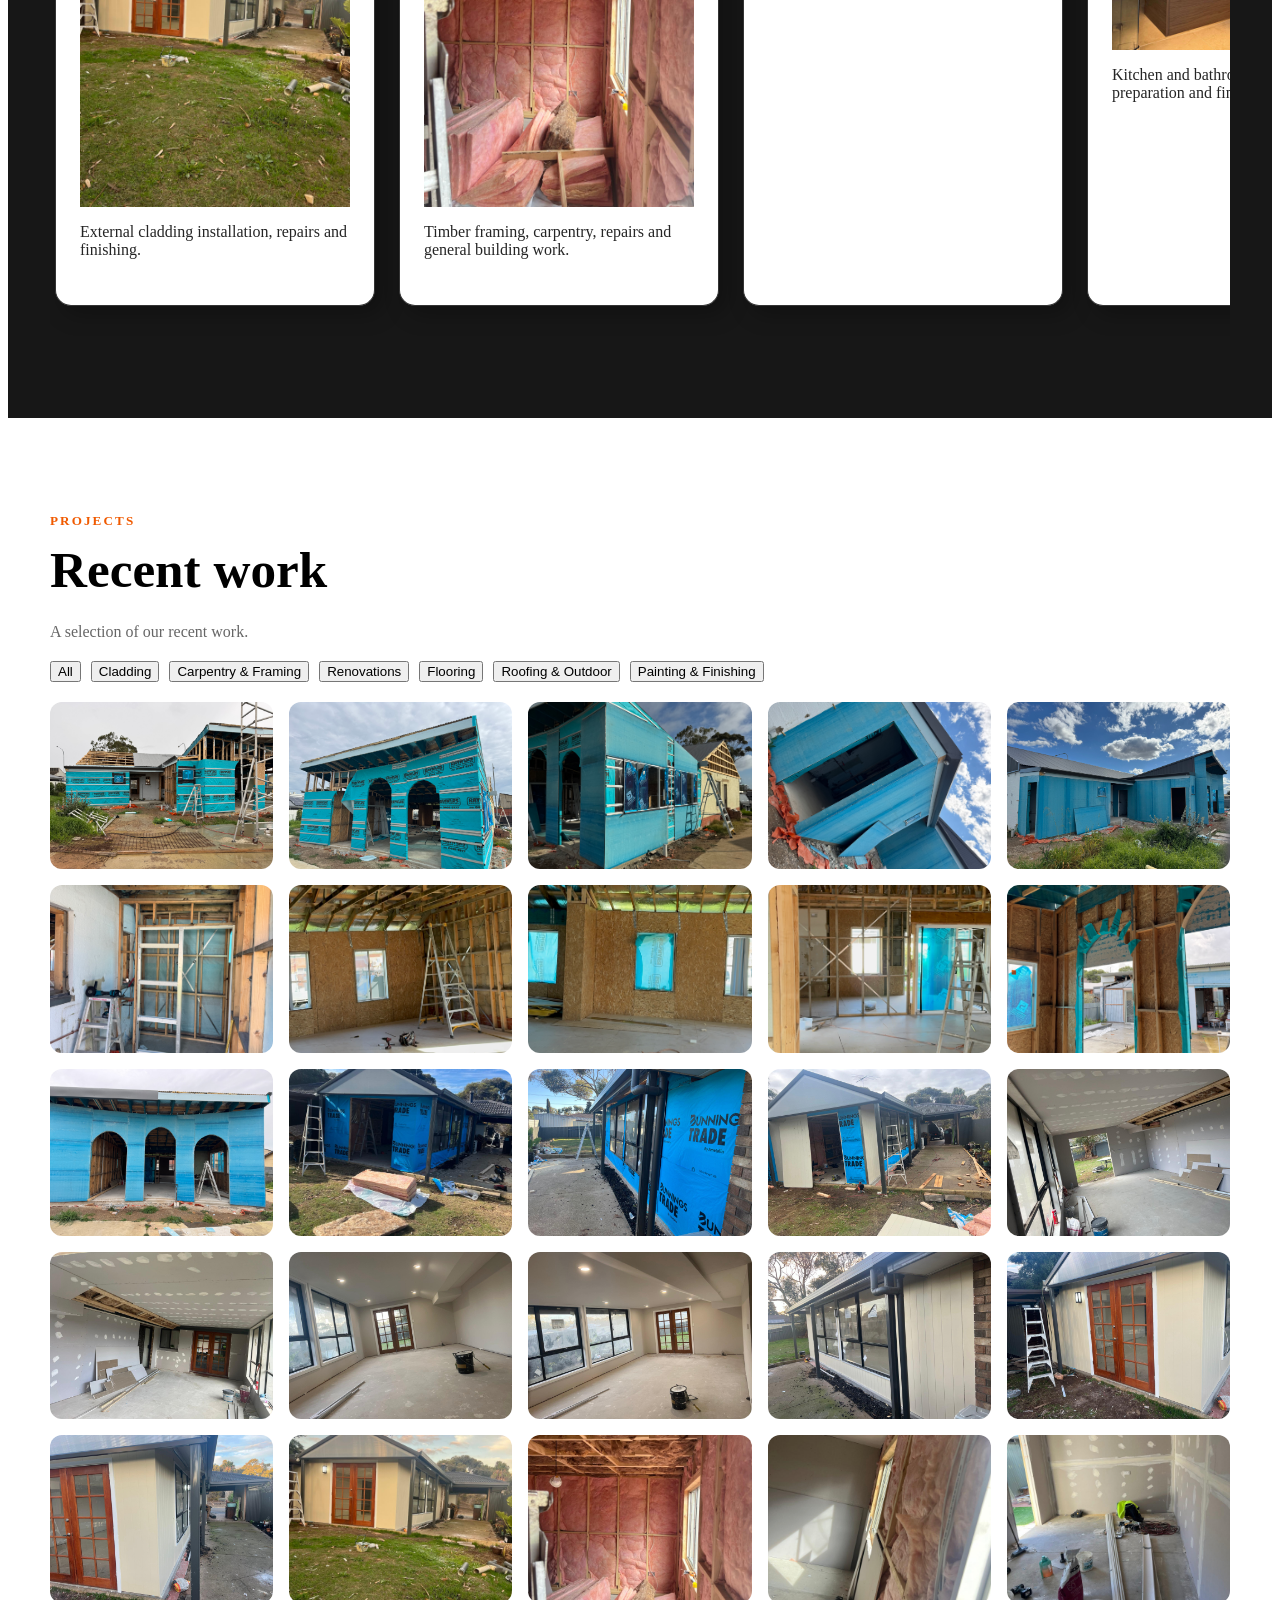
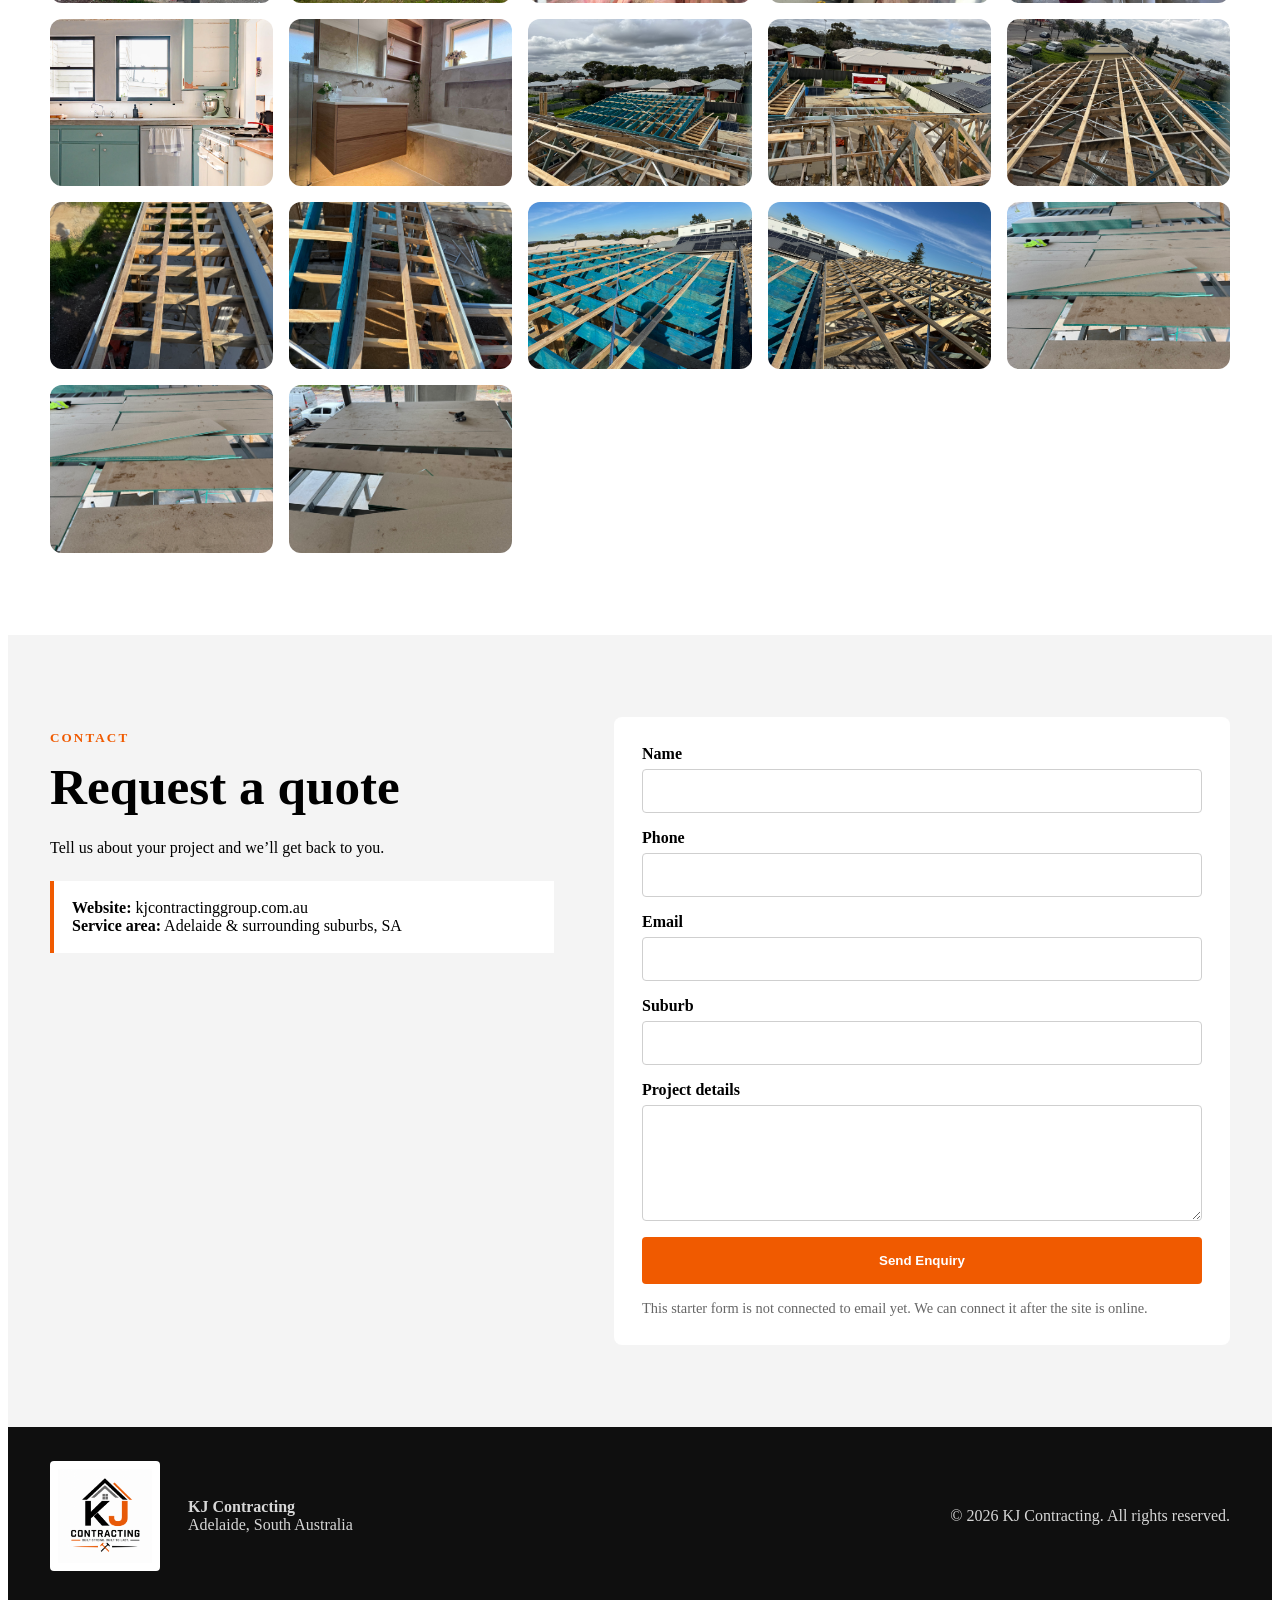
==== commit 2c9a578b: "Update index.html" ====
--- a/index.html
+++ b/index.html
@@ -69,7 +69,10 @@
   <div class="container">
     <p class="eyebrow">OUR SERVICES</p>
     <h2>Construction & Renovation Services</h2>
-
+<div class="slider-controls">
+  <button class="slider-arrow slider-prev" aria-label="Previous services">&#10094;</button>
+  <button class="slider-arrow slider-next" aria-label="Next services">&#10095;</button>
+</div>
     <div class="cards">
       <article class="card">
         <h3>Cladding</h3>
